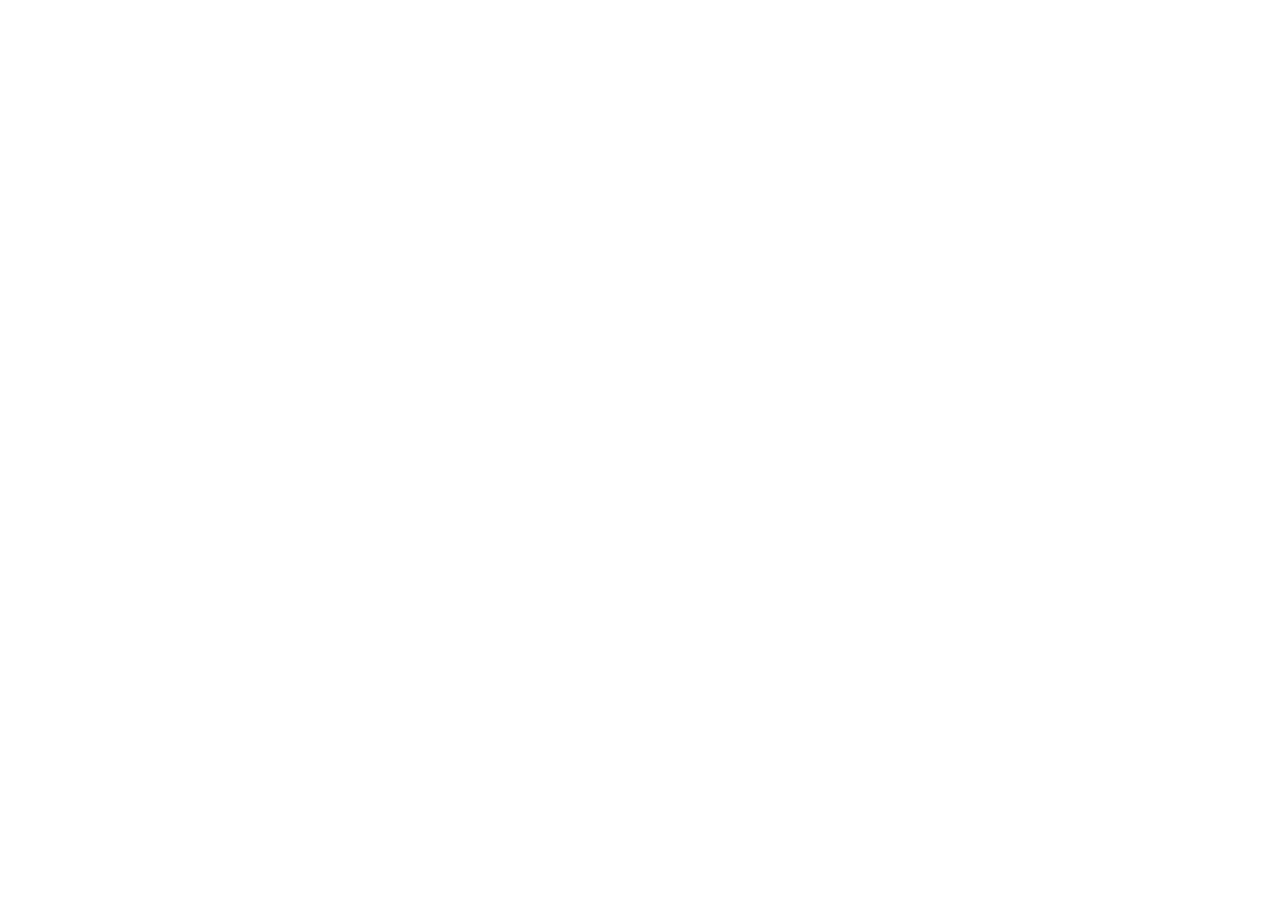
==== index.html @ d0d20200 "initial redirect page" ====
<!DOCTYPE html>
<html lang="tr">
  <head>
    <title>Arya Emini</title>
    <meta http-equiv="Refresh" content="0; url=http://www.aryaemini.com" />
  </head>
  <body>
    <h1>Arya Emini</h1>
    <a href="http://www.aryaemini.com">Kişisel Web Sitesi</a>
  </body>
</html>
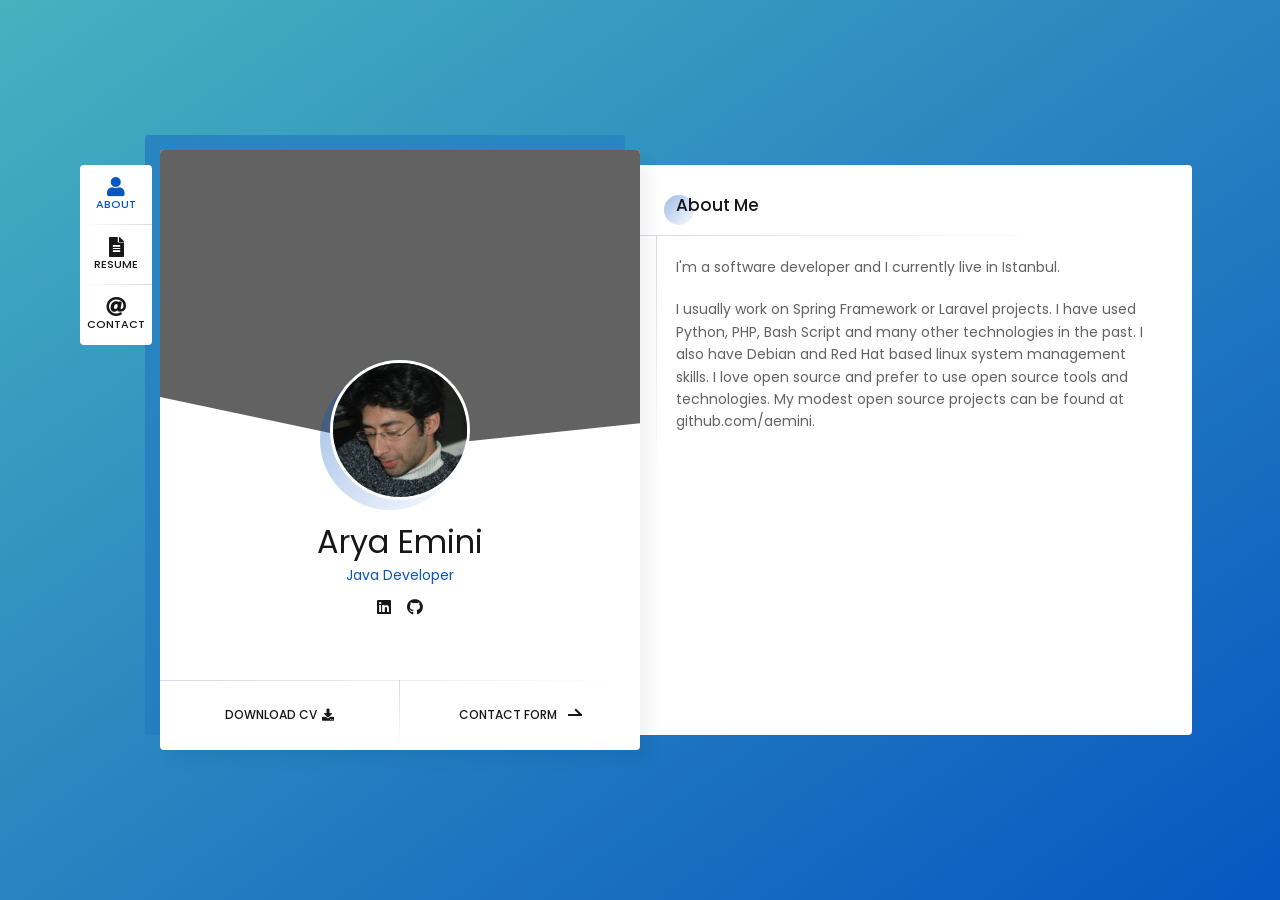
==== commit d87d89c8: "temorarily leave spring boot cause expensive cloud provider" ====
--- a/index.html
+++ b/index.html
@@ -1,11 +1,435 @@
 <!DOCTYPE html>
-<html lang="tr">
-  <head>
-    <title>Arya Emini</title>
-    <meta http-equiv="Refresh" content="0; url=http://www.aryaemini.com" />
-  </head>
-  <body>
-    <h1>Arya Emini</h1>
-    <a href="http://www.aryaemini.com">Kişisel Web Sitesi</a>
-  </body>
+<html lang="en">
+<head>
+  <meta charset="UTF-8">
+  <meta http-equiv="X-UA-Compatible" content="IE=edge">
+  <title>Arya Emini&#39;s Personal Home Page</title>
+  <meta name="viewport" content="width=device-width, initial-scale=1, maximum-scale=1">
+  <meta name="description" content="Arya Emini is an organism that transforms nutrients into code">
+  <meta name="author" content="Arya Emini">
+
+  <link href="https://fonts.googleapis.com/css?family=Poppins:100,100i,200,200i,300,300i,400,400i,500,500i,600,600i,700,700i,800,800i,900,900i" rel="stylesheet">
+  <link rel="stylesheet" href="https://use.fontawesome.com/releases/v5.8.1/css/all.css" integrity="sha384-50oBUHEmvpQ+1lW4y57PTFmhCaXp0ML5d60M1M7uH2+nqUivzIebhndOJK28anvf" crossorigin="anonymous">
+
+  <link rel="stylesheet" href="/assets/css/basic.css">
+  <link rel="stylesheet" href="/assets/css/layout.css">
+  
+  <link rel="stylesheet" href="/assets/css/animate.css">
+  <link rel="stylesheet" href="/assets/css/gradient.css">
+  <link rel="stylesheet" href="/assets/css/blue.css">
+  <link rel="stylesheet" href="/assets/css/mail-button.css">
+  <script async src="https://www.googletagmanager.com/gtag/js?id=UA-16558685-1"></script>
+  <script>
+	  window.dataLayer = window.dataLayer || [];
+	  function gtag(){dataLayer.push(arguments);}
+	  gtag('js', new Date());
+	  gtag('config', 'UA-16558685-1');
+  </script>
+  <script src="https://www.google.com/recaptcha/api.js"></script>
+  <meta property="og:url" content="http://www.aryaemini.com/">
+  <meta property="og:type" content="profile">
+  <meta property="og:title" content="Arya Emini&#39;s Personal Home Page">
+  <meta property="og:description" content="Arya Emini is an organism that transforms nutrients into code">
+  <meta property="og:image" content="/img/arya-emini.jpg">
+  <meta property="og:image:type" content="image/jpeg">
+  <meta property="og:image:width" content="350">
+  <meta property="og:image:height" content="350">
+  <script type="application/ld+json">
+    {
+      "@context": "http://schema.org",
+      "@type": "Person",
+      "image": "http://www.aryaemini.com/img/arya-emini.jpg",
+      "jobTitle": "Software Developer",
+      "name": "Arya Emini",
+      "height": "181 cm",
+      "gender": "male",
+      "url": "http://www.aryaemini.com",
+      "sameAs" : [
+        "https://www.facebook.com/bendeseni",
+        "https://www.instagram.com/aryaemini/",
+        "https://www.linkedin.com/in/arya-emini-47587760/",
+        "https://github.com/aemini/"
+      ]
+    }
+  </script>
+</head>
+<body>
+<div class="page">
+  <div class="preloader">
+    <div class="centrize full-width">
+      <div class="vertical-center">
+        <div class="spinner">
+          <div class="double-bounce1"></div>
+          <div class="double-bounce2"></div>
+        </div>
+      </div>
+    </div>
+  </div>
+  <div class="background gradient">
+    <ul class="bg-bubbles">
+      <li></li>
+      <li></li>
+      <li></li>
+      <li></li>
+      <li></li>
+      <li></li>
+      <li></li>
+      <li></li>
+      <li></li>
+      <li></li>
+    </ul>
+  </div>
+
+  
+  <div class="container opened" data-animation-in="fadeInLeft" data-animation-out="fadeOutLeft">
+    
+  <header class="header">
+    <div class="top-menu">
+      <ul>
+        <li class="active">
+          <a href="#about-card">
+            <span class="icon fas fa-user"></span>
+            <span class="link">About</span>
+          </a>
+        </li>
+        <li>
+          <a href="#resume-card">
+            <span class="icon fas fa-file-alt"></span>
+            <span class="link">Resume</span>
+          </a>
+        </li>
+        
+        <li>
+          <a href="#contacts-card">
+            <span class="icon fas fa-at"></span>
+            <span class="link">Contact</span>
+          </a>
+        </li>
+      </ul>
+    </div>
+  </header>
+
+    
+  <div class="card-started" id="home-card">
+    <div class="profile">
+      <div class="slide" style="background-image: url(/img/bg.jpg);"></div>
+      <div class="image">
+        <img src="/img/arya-emini.jpg" alt="Arya Emini">
+      </div>
+      <div class="title">Arya Emini</div>
+      <div class="subtitle">Java Developer</div>
+      
+      <div class="social">
+        <a target="_blank" href="https://www.linkedin.com/in/arya-emini-47587760/"><i class="fab fa-linkedin"></i></a>
+        <a target="_blank" href="https://github.com/aemini/"><i class="fab fa-github"></i></a>
+      </div>
+      <div class="lnks">
+        <a href="/doc/arya-emini-cv.pdf" class="lnk">
+          <span class="text">Download CV</span>
+          <span class="fas fa-fw fa-download"></span>
+        </a>
+        <a href="#" class="lnk discover">
+          <span class="text">Contact Form</span>
+          <span class="arrow"></span>
+        </a>
+      </div>
+    </div>
+  </div>
+
+    
+  <div class="card-inner animated active" id="about-card">
+    <div class="card-wrap">
+      <div class="content about">
+        <div class="title">About Me</div>
+        <div class="row">
+          <div class="col col-d-12 col-t-12 col-m-12 border-line-v">
+            <div class="text-box"><p>I'm a software developer and I currently live in Istanbul.</p>
+<p>I usually work on Spring Framework or Laravel projects. I have used Python, PHP, Bash Script and many other technologies in the past. I also have Debian and Red Hat based linux system management skills. I love open source and prefer to use open source tools and technologies. My modest open source projects can be found at <a href="https://github.com/aemini/">github.com/aemini</a>.</p>
+</div>
+            
+          </div>
+          <div class="clear"></div>
+        </div>
+      </div>
+
+      
+      
+
+      
+    
+
+      
+  
+
+      
+  
+
+      
+  
+
+    </div>
+  </div>
+
+    
+  <div class="card-inner" id="resume-card">
+    <div class="card-wrap">
+      <div class="content resume">
+        <div class="title">My Resume</div>
+        <div class="row">
+          
+  <div class="col col-d-6 col-t-6 col-m-12 border-line-v">
+    <div class="resume-title border-line-h">
+      <div class="icon"><i class="fas fa-briefcase"></i></div>
+      <div class="name">Work Experiences</div>
+    </div>
+    <div class="resume-items">
+      <div class="resume-item border-line-h active">
+        <div class="date">
+          <span>05.03.2019</span>
+          <span> - </span>
+          <span>Present</span>
+        </div>
+        <div class="name">Software Developer</div>
+        <div class="company">ÖdeAl</div>
+        
+      </div>
+      <div class="resume-item border-line-h">
+        <div class="date">
+          <span>22.08.2016</span>
+          <span> - </span>
+          <span>30.07.2018</span>
+        </div>
+        <div class="name">Software Developer</div>
+        <div class="company">Sigma Telekom</div>
+        
+      </div>
+      <div class="resume-item border-line-h">
+        <div class="date">
+          <span>14.07.2014</span>
+          <span> - </span>
+          <span>30.06.2016</span>
+        </div>
+        <div class="name">Product and Service Manager</div>
+        <div class="company">INVIO</div>
+        
+      </div>
+      <div class="resume-item border-line-h">
+        <div class="date">
+          <span>03.06.2013</span>
+          <span> - </span>
+          <span>24.07.2013</span>
+        </div>
+        <div class="name">Product and Service Manager</div>
+        <div class="company">Kartaca</div>
+        
+      </div>
+      <div class="resume-item border-line-h">
+        <div class="date">
+          <span>19.06.2008</span>
+          <span> - </span>
+          <span>02.09.2011</span>
+        </div>
+        <div class="name">Information Technologies Specialist</div>
+        <div class="company">Boyabat Elektrik</div>
+        
+      </div>
+    </div>
+  </div>
+
+          
+  
+  <div class="col col-d-6 col-t-6 col-m-12 border-line-v">
+    <div class="resume-title border-line-h">
+      <div class="icon"><i class="fas fa-user-graduate"></i></div>
+      <div class="name">Education</div>
+    </div>
+    <div class="resume-items">
+      <div class="resume-item border-line-h">
+        <div class="date">2002 - 2004</div>
+        <div class="name">Doğu Akdeniz Üniversitesi</div>
+        <div class="company">Bilgisayar Mühendisliği</div>
+        <p>
+          Doğu Akdeniz Üniversitesi Bilgisayar Mühendisliği
+        </p>
+      </div>
+      <div class="resume-item border-line-h">
+        <div class="date">1999 - 2007</div>
+        <div class="name">Selçuk Üniversitesi</div>
+        <div class="company">Makine</div>
+        <p>
+          Selçuk Üniversitesi Teknik Bilimler Meslek Yüksek Okulu Makine Bölümü
+        </p>
+      </div>
+      <div class="resume-item">
+        <div class="date">2015 - 2016</div>
+        <div class="name">Ortadoğu Teknik Üniversitesi</div>
+        <div class="company">Sürekli Eğitim Merkezi</div>
+        <p>
+          Bilgi Teknolojileri Sertifika Programı
+        </p>
+      </div>
+    </div>
+  </div>
+
+          <div class="clear"></div>
+        </div>
+      </div>
+      
+  <div class="content skills">
+    <div class="title">My Skills</div>
+    <div class="row">
+      <div class="col col-d-6 col-t-6 col-m-12 border-line-v">
+        <div class="skills-list">
+          <div class="skill-title border-line-h">
+            <div class="icon"><i class="fas fa-terminal"></i></div>
+            <div class="name">System Administration</div>
+          </div>
+          <ul>
+            <li class="border-line-h">
+              <div class="name">Docker</div>
+              <div class="progress">
+                <div class="percentage" style="width: 80%"></div>
+              </div>
+            </li>
+            <li class="border-line-h">
+              <div class="name">MySQL</div>
+              <div class="progress">
+                <div class="percentage" style="width: 95%"></div>
+              </div>
+            </li>
+            <li class="border-line-h">
+              <div class="name">Ossec</div>
+              <div class="progress">
+                <div class="percentage" style="width: 75%"></div>
+              </div>
+            </li>
+            <li class="border-line-h">
+              <div class="name">PostgreSQL</div>
+              <div class="progress">
+                <div class="percentage" style="width: 75%"></div>
+              </div>
+            </li>
+            <li class="border-line-h">
+              <div class="name">Graylog</div>
+              <div class="progress">
+                <div class="percentage" style="width: 80%"></div>
+              </div>
+            </li>
+          </ul>
+        </div>
+      </div>
+      <div class="col col-d-6 col-t-6 col-m-12 border-line-v">
+        <div class="skills-list">
+          <div class="skill-title border-line-h">
+            <div class="icon"><i class="fas fa-code"></i></div>
+            <div class="name">Software Development</div>
+          </div>
+          <ul>
+            <li class="border-line-h">
+              <div class="name">Laravel</div>
+              <div class="progress">
+                <div class="percentage" style="width: 60%"></div>
+              </div>
+            </li>
+            <li class="border-line-h">
+              <div class="name">Spring Framework</div>
+              <div class="progress">
+                <div class="percentage" style="width: 70%"></div>
+              </div>
+            </li>
+          </ul>
+        </div>
+      </div>
+      <div class="clear"></div>
+    </div>
+  </div>
+
+    </div>
+  </div>
+
+    
+
+    
+    
+  <div class="card-inner contacts" id="contacts-card">
+    <div class="card-wrap">
+
+      
+
+      <div class="content contacts">
+        <div class="title">Contact Form</div>
+        <div class="row">
+          <div class="col col-d-12 col-t-12 col-m-12 border-line-v">
+            <div class="contact_form">
+              <form id="contactForm" action="/sendMail" method="post"><input type="hidden" name="_csrf" value="704e0838-9324-4d08-a62d-b120f4262569"/>
+                <div class="row">
+                  <div class="col col-d-6 col-t-6 col-m-12">
+                    <div class="group-val">
+                      <input type="text" placeholder="Name" id="name" name="name" value="">
+                    </div>
+                  </div>
+                  <div class="col col-d-6 col-t-6 col-m-12">
+                    <div class="group-val">
+                      <input type="text" placeholder="E-mail Address" id="email" name="email" value="">
+                    </div>
+                  </div>
+                  <div class="col col-d-12 col-t-12 col-m-12">
+                    <div class="group-val">
+                      <input type="text" placeholder="Subject" id="subject" name="subject" value="">
+                    </div>
+                  </div>
+                  <div class="col col-d-12 col-t-12 col-m-12">
+                    <div class="group-val">
+                      <textarea placeholder="Message" id="message" name="message"></textarea>
+                    </div>
+                  </div>
+                  <div id="recaptchaSection" class="col col-d-12 col-t-12 col-m-12">
+                    <div class="group-val">
+                      <div class="g-recaptcha" data-callback="recaptchaCallback" data-expired-callback="expireCallback" data-sitekey="6Lf0GqEUAAAAANbyV-g3C4vBjw4T1FaSMcGJvFgI"></div>
+                    </div>
+                  </div>
+                </div>
+                <div id="mailSendBtn" class="align-left mailSendBtn">
+                  <a href="#" class="button" onclick="$('#contactForm').submit(); return false;">
+                    <span class="text">Send Message</span>
+                    <span class="arrow"></span>
+                  </a>
+                </div>
+              </form>
+              <div class="alert-success">
+                <p>Your message successfully sent.</p>
+              </div>
+            </div>
+          </div>
+          <div class="clear"></div>
+        </div>
+      </div>
+
+    </div>
+  </div>
+
+  </div>
+</div>
+
+
+<script src="/assets/js/jquery-3.4.0.min.js"></script>
+<script src="/assets/js/jquery.validate.min.js"></script>
+
+<script src="/assets/js/jquery.slimscroll.js"></script>
+
+
+
+<script src="/assets/js/scripts.js"></script>
+<script>
+function recaptchaCallback(foo) {
+	$('#mailSendBtn').removeClass('mailSendBtn');
+	$("#recaptchaSection").hide();
+	$('#contactForm').submit();
+}
+function expireCallback() {
+	$('#mailSendBtn').addClass('mailSendBtn');
+	$("#recaptchaSection").show();
+}
+</script>
+</body>
 </html>
--- a/assets/css/basic.css
+++ b/assets/css/basic.css
@@ -0,0 +1,1029 @@
+/*
+*	 Author: beshleyua
+*	 Author URL: http://themeforest.net/user/beshleyua
+*/
+
+/* TABLE OF CONTENTS
+	1. Base
+	2. Container
+	3. Columns
+	4. Preloader
+	5. Typography
+	6. Forms
+	7. Alignments
+	8. Animations
+*/
+
+/*
+	1. Basic
+*/
+
+html {
+	margin-right: 0!important;
+}
+
+body {
+	margin: 0;
+	padding: 0;
+	border: none;
+	font-family: 'Poppins';
+	font-size: 14px;
+	color: #626262;
+	background: #d8dbe2;
+	letter-spacing: 0em;
+	font-weight: 400;
+	-webkit-font-smoothing: antialiased;
+	-webkit-text-size-adjust: 100%;
+}
+
+.page {
+	position: absolute;
+	overflow: hidden;
+	width: 100%;
+	height: 100%;
+}
+
+@media (max-width: 1023px) {
+	.page {
+		overflow: visible;
+	}
+
+}
+
+* {
+	box-sizing: border-box;
+	-webkit-box-sizing: border-box;
+}
+
+/*
+	2. Container
+*/
+.container {
+	margin: -300px 0 0 -240px;
+	position: absolute;
+	top: 50%;
+	left: 50%;
+	width: 480px;
+	height: 600px;
+	transform: translateX(0px);
+	-webkit-transform: translateX(0px);
+	-moz-transform: translateX(0px);
+	-o-transform: translateX(0px);
+	transition: all 0.4s ease 0s;
+	-moz-transition: all 0.4s ease 0s;
+	-webkit-transition: all 0.4s ease 0s;
+	-o-transition: all 0.4s ease 0s;
+}
+
+.container.opened {
+	transform: translateX(-240px);
+	-webkit-transform: translateX(-240px);
+	-moz-transform: translateX(-240px);
+	-o-transform: translateX(-240px);
+}
+
+@media (max-width: 1072px) {
+	.container {
+		margin: -300px 0 0 -220px;
+		width: 440px;
+	}
+
+	.container.opened {
+		transform: translateX(-204px);
+		-webkit-transform: translateX(-204px);
+		-moz-transform: translateX(-204px);
+		-o-transform: translateX(-204px);
+	}
+
+}
+
+@media (max-width: 1023px) {
+	.container {
+		margin: 0 auto;
+		position: relative;
+		top: 83px;
+		left: 0;
+		width: auto;
+		max-width: 540px;
+		height: auto;
+		transform: none;
+		-webkit-transform: none;
+		-moz-transform: none;
+		-o-transform: none;
+	}
+
+	.container.opened {
+		transform: none;
+		-webkit-transform: none;
+		-moz-transform: none;
+		-o-transform: none;
+	}
+
+}
+
+@media (max-width: 560px) {
+	.container {
+		margin: 0 5px;
+		top: 78px;
+		width: auto;
+		max-width: 100%;
+	}
+
+}
+
+.background {
+	position: fixed;
+	top: 0%;
+	left: 0%;
+	width: 100%;
+	height: 100%;
+	background-position: center center;
+	background-repeat: no-repeat;
+	background-size: cover;
+	background-color: rgba(120, 204, 109, 0.4);
+}
+
+
+/*
+	3. Columns
+*/
+.row {
+	margin: 0 -20px;
+	position: relative;
+	font-size: 0;
+}
+
+.row .col {
+	padding: 20px;
+	position: relative;
+	display: inline-block;
+	vertical-align: top;
+	font-size: 14px;
+}
+
+.row .col .col {
+	padding-top: 0;
+	padding-bottom: 20px;
+}
+
+@media (min-width: 1024px) {
+	.row .col.col-d-12 {
+		width: 99.996%;
+	}
+
+	.row .col.col-d-11 {
+		width: 91.663%;
+	}
+
+	.row .col.col-d-10 {
+		width: 83.333%;
+	}
+
+	.row .col.col-d-9 {
+		width: 74.997%;
+	}
+
+	.row .col.col-d-8 {
+		width: 66.664%;
+	}
+
+	.row .col.col-d-7 {
+		width: 58.331%;
+	}
+
+	.row .col.col-d-6 {
+		width: 49.998%;
+	}
+
+	.row .col.col-d-5 {
+		width: 41.665%;
+	}
+
+	.row .col.col-d-4 {
+		width: 33.332%;
+	}
+
+	.row .col.col-d-3 {
+		width: 24.999%;
+	}
+
+	.row .col.col-d-2 {
+		width: 16.666%;
+	}
+
+	.row .col.col-d-1 {
+		width: 8.333%;
+	}
+
+}
+
+@media (max-width: 1023px) {
+	.row .col.col-t-12 {
+		width: 99.996%;
+	}
+
+	.row .col.col-t-11 {
+		width: 91.663%;
+	}
+
+	.row .col.col-t-10 {
+		width: 83.333%;
+	}
+
+	.row .col.col-t-9 {
+		width: 74.997%;
+	}
+
+	.row .col.col-t-8 {
+		width: 66.664%;
+	}
+
+	.row .col.col-t-7 {
+		width: 58.331%;
+	}
+
+	.row .col.col-t-6 {
+		width: 49.998%;
+	}
+
+	.row .col.col-t-5 {
+		width: 41.665%;
+	}
+
+	.row .col.col-t-4 {
+		width: 33.332%;
+	}
+
+	.row .col.col-t-3 {
+		width: 24.999%;
+	}
+
+	.row .col.col-t-2 {
+		width: 16.666%;
+	}
+
+	.row .col.col-t-1 {
+		width: 8.333%;
+	}
+
+}
+
+@media (max-width: 560px) {
+	.row .col.col-m-12 {
+		width: 99.996%;
+	}
+
+	.row .col.col-m-11 {
+		width: 91.663%;
+	}
+
+	.row .col.col-m-10 {
+		width: 83.333%;
+	}
+
+	.row .col.col-m-9 {
+		width: 74.997%;
+	}
+
+	.row .col.col-m-8 {
+		width: 66.664%;
+	}
+
+	.row .col.col-m-7 {
+		width: 58.331%;
+	}
+
+	.row .col.col-m-6 {
+		width: 49.998%;
+	}
+
+	.row .col.col-m-5 {
+		width: 41.665%;
+	}
+
+	.row .col.col-m-4 {
+		width: 33.332%;
+	}
+
+	.row .col.col-m-3 {
+		width: 24.999%;
+	}
+
+	.row .col.col-m-2 {
+		width: 16.666%;
+	}
+
+	.row .col.col-m-1 {
+		width: 8.333%;
+	}
+
+}
+
+.row:after {
+	content: '';
+	display: block;
+	clear: both;
+}
+
+.border-line-v:before {
+	content: '';
+	position: absolute;
+	left: 0;
+	top: 0;
+	width: 1px;
+	height: 100%;
+	background: -moz-radial-gradient(top, ellipse cover, rgba(197, 202, 213, 0.7) 0%, rgba(255, 255, 255, 0) 70%);
+	background: -webkit-radial-gradient(top, ellipse cover, rgba(197, 202, 213, 0.7) 0%, rgba(255, 255, 255, 0) 70%);
+	background: radial-gradient(ellipse at top, rgba(197, 202, 213, 0.7) 0%, rgba(255, 255, 255, 0) 70%);
+}
+
+.border-line-h:after {
+	content: '';
+	position: absolute;
+	left: 0;
+	bottom: 0;
+	width: 100%;
+	height: 1px;
+	background: -moz-radial-gradient(left, ellipse cover, rgba(197, 202, 213, 0.7) 0%, rgba(255, 255, 255, 0) 70%);
+	background: -webkit-radial-gradient(left, ellipse cover, rgba(197, 202, 213, 0.7) 0%, rgba(255, 255, 255, 0) 70%);
+	background: radial-gradient(ellipse at left, rgba(197, 202, 213, 0.7) 0%, rgba(255, 255, 255, 0) 70%);
+}
+
+/*
+	4. Preloader
+*/
+.preloader {
+	position: fixed;
+	top: 0;
+	left: 0;
+	width: 100%;
+	height: 100%;
+	text-align: center;
+	background: #ffffff;
+	z-index: 1000;
+}
+
+.preloader .spinner {
+	position: relative;
+	display: inline-block;
+	width: 40px;
+	height: 40px;
+}
+
+.preloader .spinner .double-bounce1,
+.preloader .spinner .double-bounce2 {
+	position: absolute;
+	top: 0;
+	left: 0;
+	width: 100%;
+	height: 100%;
+	background: #78cc6d;
+	opacity: 1;
+	-webkit-animation: sk-bounce 2s infinite ease-in-out;
+	animation: sk-bounce 2s infinite ease-in-out;
+	border-radius: 50%;
+	-moz-border-radius: 50%;
+	-webkit-border-radius: 50%;
+	-khtml-border-radius: 50%;
+}
+
+.preloader .spinner .double-bounce2 {
+	-webkit-animation-delay: -1s;
+	animation-delay: -1s;
+	opacity: 0.1;
+}
+
+/*
+	5. Typography
+*/
+h1,
+h2,
+h3,
+h4,
+h5,
+h6 {
+	margin: 0 0 5px 0;
+	font-family: 'Poppins';
+	font-size: 25px;
+	color: #171717;
+	line-height: 33px;
+	font-weight: 500;
+}
+
+h2 {
+	font-size: 24px;
+}
+
+h3 {
+	font-size: 22px;
+}
+
+h4 {
+	font-size: 20px;
+}
+
+h5 {
+	font-size: 18px;
+}
+
+h6 {
+	font-size: 16px;
+}
+
+p {
+	font-size: 14px;
+	line-height: 1.6;
+	padding: 0;
+	margin: 0 0 20px 0;
+}
+
+strong {
+	font-weight: 500;
+}
+
+/* links, buttons */
+.lnks {
+	position: absolute;
+	bottom: 0;
+	left: 0;
+	width: 100%;
+	height: 70px;
+	z-index: 10;
+}
+
+.lnks:before {
+	content: '';
+	position: absolute;
+	left: 0;
+	top: 0;
+	width: 100%;
+	height: 1px;
+	background: -moz-radial-gradient(left, ellipse cover, rgba(197, 202, 213, 0.7) 0%, rgba(255, 255, 255, 0) 70%);
+	background: -webkit-radial-gradient(left, ellipse cover, rgba(197, 202, 213, 0.7) 0%, rgba(255, 255, 255, 0) 70%);
+	background: radial-gradient(ellipse at left, rgba(197, 202, 213, 0.7) 0%, rgba(255, 255, 255, 0) 70%);
+}
+
+.lnk,
+.button {
+	position: relative;
+	float: left;
+	width: 50%;
+	height: 70px;
+	line-height: 70px;
+	font-size: 12px;
+	color: #171717;
+	font-weight: 500;
+	text-align: center;
+	text-decoration: none;
+	text-transform: uppercase;
+	border: none;
+}
+
+.lnk:before,
+.button:before {
+	content: '';
+	position: absolute;
+	right: 0;
+	top: 0;
+	width: 1px;
+	height: 100%;
+	background: -moz-radial-gradient(top, ellipse cover, rgba(197, 202, 213, 0.7) 0%, rgba(255, 255, 255, 0) 70%);
+	background: -webkit-radial-gradient(top, ellipse cover, rgba(197, 202, 213, 0.7) 0%, rgba(255, 255, 255, 0) 70%);
+	background: radial-gradient(ellipse at top, rgba(197, 202, 213, 0.7) 0%, rgba(255, 255, 255, 0) 70%);
+}
+
+.lnk .ion,
+.button .ion,
+.lnk .arrow,
+.button .arrow {
+	margin: 0 0 0 8px;
+	position: relative;
+	top: -2px;
+	display: inline-block;
+	vertical-align: middle;
+	font-size: 18px;
+	transition: all 0.3s ease 0s;
+	-moz-transition: all 0.3s ease 0s;
+	-webkit-transition: all 0.3s ease 0s;
+	-o-transition: all 0.3s ease 0s;
+}
+
+.lnk .arrow,
+.button .arrow {
+	top: -1px;
+	width: 14px;
+	height: 2px;
+}
+
+.lnk .arrow:before,
+.button .arrow:before,
+.lnk .arrow:after,
+.button .arrow:after {
+	content: '';
+	position: absolute;
+	left: 0;
+	top: 0;
+	width: 100%;
+	height: 100%;
+	background: #171717;
+	transition: all 0.3s ease 0s;
+	-moz-transition: all 0.3s ease 0s;
+	-webkit-transition: all 0.3s ease 0s;
+	-o-transition: all 0.3s ease 0s;
+}
+
+.lnk .arrow:after,
+.button .arrow:after {
+	left: auto;
+	top: auto;
+	right: 0;
+	bottom: 3px;
+	width: 8px;
+	height: 2px;
+	transform: rotate(45deg);
+	-webkit-transform: rotate(45deg);
+	-moz-transform: rotate(45deg);
+	-o-transform: rotate(45deg);
+}
+
+.lnk .text,
+.button .text {
+	transition: all 0.3s ease 0s;
+	-moz-transition: all 0.3s ease 0s;
+	-webkit-transition: all 0.3s ease 0s;
+	-o-transition: all 0.3s ease 0s;
+}
+
+.lnk:last-child:before,
+.button:last-child:before {
+	display: none;
+}
+
+.lnk:hover,
+.button:hover {
+	color: #78cc6d;
+}
+
+.lnk:hover .ion,
+.button:hover .ion {
+	color: #78cc6d;
+}
+
+.lnk:hover .arrow:before,
+.button:hover .arrow:before,
+.lnk:hover .arrow:after,
+.button:hover .arrow:after {
+	background: #78cc6d;
+}
+
+.button {
+	display: inline-block;
+	float: none;
+	width: auto;
+}
+
+a {
+	color: #626262;
+	text-decoration: none;
+	opacity: 1;
+	outline: none;
+}
+
+a:hover {
+	text-decoration: none;
+	color: #78cc6d;
+}
+
+/* lists */
+ol,
+ul {
+	list-style: none;
+	margin-top: 0px;
+	margin-bottom: 0px;
+	padding-left: 0px;
+}
+
+ul ul,
+ul ol,
+ol ol,
+ol ul {
+	margin-bottom: 0px;
+}
+
+li {
+	margin-bottom: 0px;
+}
+
+/* code */
+code {
+	background: #d8dbe2;
+	font-size: 16px;
+	font-family: 'Poppins';
+	margin: 20px 0;
+	padding: 10px 20px;
+}
+
+/* tables */
+table {
+	width: 100%;
+	margin: 30px 0;
+	padding: 0;
+	border-collapse: collapse;
+}
+
+th {
+	font-weight: 500;
+	border: none;
+	border-bottom: 1px solid #d8dbe2;
+	color: #171717;
+	padding: 12px 15px;
+	text-align: left;
+}
+
+td {
+	border: none;
+	border-bottom: 1px solid #d8dbe2;
+	padding: 12px 15px;
+	text-align: left;
+	color: #626262;
+}
+
+/* blockquote */
+blockquote {
+	font-family: 'Poppins';
+}
+
+/*
+	6. Forms
+*/
+input,
+textarea,
+button {
+	margin: 0;
+	padding: 0;
+	display: block;
+	font-family: 'Poppins';
+	font-size: 13px;
+	width: 100%;
+	height: 60px;
+	color: #171717;
+	background: none;
+	border: none;
+	border-bottom: 1px solid #d8dbe2;
+	-webkit-appearance: none;
+	-moz-appearance: none;
+	appearance: none;
+	resize: none;
+	outline: 0;
+	transition: all 0.3s ease 0s;
+	-moz-transition: all 0.3s ease 0s;
+	-webkit-transition: all 0.3s ease 0s;
+	-o-transition: all 0.3s ease 0s;
+	border-radius: 0px;
+	-moz-border-radius: 0px;
+	-webkit-border-radius: 0px;
+	-khtml-border-radius: 0px;
+}
+
+input:focus,
+textarea:focus,
+button:focus {
+	color: #171717;
+	border-bottom: 1px solid #78cc6d;
+}
+
+textarea {
+	padding: 15px 0;
+	height: 80px;
+}
+
+button {
+	width: auto;
+	display: inline-block;
+	vertical-align: top;
+	color: #171717;
+	border-bottom: 1px solid #d8dbe2;
+	text-align: left;
+	cursor: pointer;
+}
+
+button:hover {
+	border-bottom: 1px solid #78cc6d;
+}
+
+label,
+legend {
+	display: block;
+	padding-bottom: 10px;
+	font-family: 'Poppins';
+	font-size: 14px;
+}
+
+fieldset {
+	border-width: 0;
+	padding: 0;
+}
+
+input[type="checkbox"],
+input[type="radio"] {
+	display: inline;
+}
+
+::-webkit-input-placeholder {
+	color: #999999;
+}
+
+:-moz-placeholder {
+	color: #999999;
+}
+
+::-moz-placeholder {
+	color: #999999;
+}
+
+:-ms-input-placeholder {
+	color: #999999;
+}
+
+input:focus::-webkit-input-placeholder,
+textarea:focus::-webkit-input-placeholder {
+	color: #171717;
+}
+
+input:focus:-moz-placeholder,
+textarea:focus:-moz-placeholder {
+	color: #171717;
+}
+
+input:focus::-moz-placeholder,
+textarea:focus::-moz-placeholder {
+	color: #171717;
+}
+
+input:focus:-ms-input-placeholder,
+textarea:focus:-ms-input-placeholder {
+	color: #171717;
+}
+
+input.error,
+textarea.error {
+	border-bottom: 1px solid #ff0000 !important;
+}
+
+label.error {
+	display: none!important;
+}
+
+input.error::-moz-placeholder,
+textarea.error::-moz-placeholder {
+	color: #ff0000;
+}
+
+input.error:-moz-placeholder,
+textarea.error:-moz-placeholder {
+	color: #ff0000;
+}
+
+input.error:-ms-input-placeholder,
+textarea.error:-ms-input-placeholder {
+	color: #ff0000;
+}
+
+input.error::-webkit-input-placeholder,
+textarea.error::-webkit-input-placeholder {
+	color: #ff0000;
+}
+
+/*
+	7. Alignments
+*/
+.align-center {
+	text-align: center !important;
+}
+
+.align-right {
+	text-align: right !important;
+}
+
+.align-left {
+	text-align: left !important;
+}
+
+.pull-right {
+	float: right !important;
+}
+
+.pull-left {
+	float: left !important;
+}
+
+.pull-none {
+	float: none !important;
+}
+
+/* width */
+.full-width {
+	max-width: 100% !important;
+	width: 100% !important;
+}
+
+.full-max-width {
+	max-width: 100% !important;
+	width: auto !important;
+}
+
+/* vertical align */
+.centrize {
+	display: table !important;
+	table-layout: fixed !important;
+	height: 100% !important;
+	position: relative !important;
+}
+
+.vertical-center {
+	display: table-cell !important;
+	vertical-align: middle !important;
+}
+
+.vertical-top {
+	display: table-cell !important;
+	vertical-align: top !important;
+}
+
+.vertical-bottom {
+	display: table-cell !important;
+	vertical-align: bottom !important;
+}
+
+/* text formating */
+.text-uppercase {
+	text-transform: uppercase !important;
+}
+
+.text-lowercase {
+	text-transform: lowercase !important;
+}
+
+.text-capitalize {
+	text-transform: capitalize !important;
+}
+
+.text-regular {
+	font-weight: 400 !important;
+}
+
+.text-bold {
+	font-weight: 700 !important;
+}
+
+.text-italic {
+	font-style: italic !important;
+}
+
+/* clearing */
+.clear {
+	clear: both;
+}
+
+/*
+	8. Animations
+*/
+/* flip cards */
+.FlipIn {
+	-webkit-backface-visibility: visible !important;
+	backface-visibility: visible !important;
+	-webkit-animation-duration: 0.7s !important;
+	animation-duration: 0.7s !important;
+	-webkit-animation-name: FlipIn;
+	animation-name: FlipIn;
+}
+
+@-webkit-keyframes FlipIn {
+	from {
+		-webkit-transform: perspective(400px) rotate3d(0, 1, 0, 90deg);
+		transform: perspective(400px) rotate3d(0, 1, 0, 90deg);
+		-webkit-animation-timing-function: ease-in;
+		animation-timing-function: ease-in;
+		opacity: 0;
+	}
+
+	60% {
+		-webkit-transform: perspective(400px) rotate3d(0, 1, 0, 0deg);
+		transform: perspective(400px) rotate3d(0, 1, 0, 0deg);
+		opacity: 1;
+	}
+
+	80% {
+		-webkit-transform: perspective(400px) rotate3d(0, 1, 0, -5deg);
+		transform: perspective(400px) rotate3d(0, 1, 0, -5deg);
+	}
+
+	to {
+		-webkit-transform: perspective(400px);
+		transform: perspective(400px);
+	}
+
+}
+
+@keyframes FlipIn {
+	from {
+		-webkit-transform: perspective(400px) rotate3d(0, 1, 0, 90deg);
+		transform: perspective(400px) rotate3d(0, 1, 0, 90deg);
+		-webkit-animation-timing-function: ease-in;
+		animation-timing-function: ease-in;
+		opacity: 0;
+	}
+
+	60% {
+		-webkit-transform: perspective(400px) rotate3d(0, 1, 0, 0deg);
+		transform: perspective(400px) rotate3d(0, 1, 0, 0deg);
+		opacity: 1;
+	}
+
+	80% {
+		-webkit-transform: perspective(400px) rotate3d(0, 1, 0, -5deg);
+		transform: perspective(400px) rotate3d(0, 1, 0, -5deg);
+	}
+
+	to {
+		-webkit-transform: perspective(400px);
+		transform: perspective(400px);
+	}
+
+}
+
+.FlipOut {
+	-webkit-animation-duration: 0.7s !important;
+	animation-duration: 0.7s !important;
+	-webkit-backface-visibility: visible !important;
+	backface-visibility: visible !important;
+	-webkit-animation-name: FlipOut;
+	animation-name: FlipOut;
+}
+
+@-webkit-keyframes FlipOut {
+	from {
+		-webkit-transform: perspective(400px);
+		transform: perspective(400px);
+	}
+
+	30% {
+		-webkit-transform: perspective(400px) rotate3d(0, 1, 0, -5deg);
+		transform: perspective(400px) rotate3d(0, 1, 0, -5deg);
+		opacity: 1;
+	}
+
+	to {
+		-webkit-transform: perspective(400px) rotate3d(0, 1, 0, 90deg);
+		transform: perspective(400px) rotate3d(0, 1, 0, 90deg);
+		opacity: 0;
+	}
+
+}
+
+@keyframes FlipOut {
+	from {
+		-webkit-transform: perspective(400px);
+		transform: perspective(400px);
+	}
+
+	30% {
+		-webkit-transform: perspective(400px) rotate3d(0, 1, 0, -5deg);
+		transform: perspective(400px) rotate3d(0, 1, 0, -5deg);
+		opacity: 1;
+	}
+
+	to {
+		-webkit-transform: perspective(400px) rotate3d(0, 1, 0, 90deg);
+		transform: perspective(400px) rotate3d(0, 1, 0, 90deg);
+		opacity: 0;
+	}
+
+}
+
+/* preloader */
+@-webkit-keyframes sk-bounce {
+	0%,
+	100% {
+		-webkit-transform: scale(0);
+	}
+
+	50% {
+		-webkit-transform: scale(1);
+	}
+
+}
+
+@keyframes sk-bounce {
+	0%,
+	100% {
+		transform: scale(0);
+		-webkit-transform: scale(0);
+	}
+
+	50% {
+		transform: scale(1);
+		-webkit-transform: scale(1);
+	}
+
+}
--- a/assets/css/layout.css
+++ b/assets/css/layout.css
@@ -0,0 +1,1634 @@
+/*
+*	 Author: beshleyua
+*	 Author URL: http://themeforest.net/user/beshleyua
+*/
+
+/* TABLE OF CONTENTS
+	1. Base
+	2. Container
+	3. Columns
+	4. Preloader
+	5. Typography
+	6. Forms
+	7. Alignments
+	8. Animations
+*/
+
+/*
+	1. Header
+*/
+
+.header {
+	position: absolute;
+	left: -80px;
+	top: 15px;
+	width: 72px;
+	z-index: 100;
+	text-align: center;
+	opacity: 1;
+	visibility: visible;
+	border-radius: 4px;
+	-moz-border-radius: 4px;
+	-webkit-border-radius: 4px;
+	-khtml-border-radius: 4px;
+}
+
+.header.active {
+	opacity: 1!important;
+	visibility: visible!important;
+}
+
+.header .top-menu {
+	width: 100%;
+	font-size: 0;
+}
+
+.header .top-menu ul li {
+	display: block;
+	transition: color 0.3s ease 0s;
+	-moz-transition: color 0.3s ease 0s;
+	-webkit-transition: color 0.3s ease 0s;
+	-o-transition: color 0.3s ease 0s;
+}
+
+.header .top-menu ul li:first-child a {
+	border-radius: 4px 4px 0 0;
+	-moz-border-radius: 4px 4px 0 0;
+	-webkit-border-radius: 4px 4px 0 0;
+	-khtml-border-radius: 4px 4px 0 0;
+}
+
+.header .top-menu ul li:last-child a {
+	border-radius: 0 0 4px 4px;
+	-moz-border-radius: 0 0 4px 4px;
+	-webkit-border-radius: 0 0 4px 4px;
+	-khtml-border-radius: 0 0 4px 4px;
+	border: none;
+}
+
+.header .top-menu ul li:last-child a:before {
+	display: none;
+}
+
+.header .top-menu ul li a {
+	position: relative;
+	overflow: hidden;
+	display: block;
+	height: 72px;
+	color: #171717;
+	text-align: center;
+	background: #ffffff;
+}
+
+.header .top-menu ul li a:before {
+	content: '';
+	position: absolute;
+	left: 0;
+	bottom: 0;
+	width: 100%;
+	height: 1px;
+	background: -moz-radial-gradient(right, ellipse cover, rgba(197, 202, 213, 0.7) 0%, rgba(255, 255, 255, 0) 70%);
+	background: -webkit-radial-gradient(right, ellipse cover, rgba(197, 202, 213, 0.7) 0%, rgba(255, 255, 255, 0) 70%);
+	background: radial-gradient(ellipse at right, rgba(197, 202, 213, 0.7) 0%, rgba(255, 255, 255, 0) 70%);
+}
+
+.header .top-menu ul li a .icon {
+	margin: -27px 0 0 -20px;
+	position: absolute;
+	top: 50%;
+	left: 50%;
+	width: 40px;
+	height: 40px;
+	font-size: 20px;
+	color: #171717;
+	line-height: 40px;
+	border-radius: 30px;
+	-moz-border-radius: 30px;
+	-webkit-border-radius: 30px;
+	-khtml-border-radius: 30px;
+	transition: all 0.3s ease 0s;
+	-moz-transition: all 0.3s ease 0s;
+	-webkit-transition: all 0.3s ease 0s;
+	-o-transition: all 0.3s ease 0s;
+}
+
+.header .top-menu ul li a .link {
+	position: absolute;
+	left: 0;
+	top: 57%;
+	width: 100%;
+	display: block;
+	font-size: 11px;
+	font-weight: 500;
+	text-transform: uppercase;
+	transition: all 0.3s ease 0s;
+	-moz-transition: all 0.3s ease 0s;
+	-webkit-transition: all 0.3s ease 0s;
+	-o-transition: all 0.3s ease 0s;
+}
+
+.header .top-menu ul li:hover a,
+.header .top-menu ul li.active a {
+	color: #78cc6d;
+}
+
+.header .top-menu ul li:hover a .icon,
+.header .top-menu ul li.active a .icon,
+.header .top-menu ul li:hover a .link,
+.header .top-menu ul li.active a .link {
+	color: #78cc6d;
+}
+
+@media (max-width: 1023px) {
+	.header {
+		position: fixed;
+		left: 0;
+		top: -4px;
+		width: 100%;
+		height: 72px;
+		display: flex;
+		align-items: center;
+		justify-content: center;
+	}
+
+	.header .top-menu {
+		margin: 0 auto;
+		max-width: 540px;
+		display: flex;
+		box-shadow: 0 0 25px rgba(0, 0, 0, 0.05);
+	}
+
+	.header .top-menu ul {
+		display: flex;
+		width: 100%;
+	}
+
+	.header .top-menu ul li {
+		display: block;
+		width: 100%;
+	}
+
+	.header .top-menu ul li:first-child a {
+		border-radius: 4px 0 0 4px;
+		-moz-border-radius: 4px 0 0 4px;
+		-webkit-border-radius: 4px 0 0 4px;
+		-khtml-border-radius: 4px 0 0 4px;
+	}
+
+	.header .top-menu ul li:last-child a {
+		border-radius: 0 4px 4px 0;
+		-moz-border-radius: 0 4px 4px 0;
+		-webkit-border-radius: 0 4px 4px 0;
+		-khtml-border-radius: 0 4px 4px 0;
+	}
+
+	.header .top-menu ul li a:before {
+		content: '';
+		position: absolute;
+		left: 0;
+		bottom: 0;
+		width: 1px;
+		height: 100%;
+		background: -moz-radial-gradient(top, ellipse cover, rgba(197, 202, 213, 0.7) 0%, rgba(255, 255, 255, 0) 70%);
+		background: -webkit-radial-gradient(top, ellipse cover, rgba(197, 202, 213, 0.7) 0%, rgba(255, 255, 255, 0) 70%);
+		background: radial-gradient(ellipse at top, rgba(197, 202, 213, 0.7) 0%, rgba(255, 255, 255, 0) 70%);
+	}
+
+	.header .top-menu ul li:last-child a:before {
+		display: block;
+	}
+
+}
+
+@media (max-width: 560px) {
+	.header {
+		padding: 0 5px;
+		width: 100%;
+	}
+
+	.header .top-menu {
+		max-width: 100%;
+	}
+
+}
+
+/*
+	2. Card - Started
+*/
+.card-started {
+	position: relative;
+	width: 100%;
+	height: 600px;
+	z-index: 11;
+	border-radius: 4px;
+	-moz-border-radius: 4px;
+	-webkit-border-radius: 4px;
+	-khtml-border-radius: 4px;
+}
+
+.card-started:before {
+	content: '';
+	position: absolute;
+	top: 0;
+	left: 0;
+	width: 100%;
+	height: 100%;
+	box-shadow: 10px 10px 15px rgba(0, 0, 0, 0.05);
+	border-radius: 0 0 4px 0;
+	-moz-border-radius: 0 0 4px 0;
+	-webkit-border-radius: 0 0 4px 0;
+	-khtml-border-radius: 0 0 4px 0;
+}
+
+.card-started:after {
+	content: '';
+	position: absolute;
+	left: -15px;
+	top: -15px;
+	width: 100%;
+	height: 100%;
+	background: -moz-linear-gradient(-45deg, rgba(120, 204, 109, 0.4) 0%, rgba(120, 204, 109, 0.01) 100%);
+	background: -webkit-linear-gradient(-45deg, rgba(120, 204, 109, 0.4) 0%, rgba(120, 204, 109, 0.01) 100%);
+	background: linear-gradient(135deg, rgba(120, 204, 109, 0.4) 0%, rgba(120, 204, 109, 0.01) 100%);
+	border-radius: 4px;
+	-moz-border-radius: 4px;
+	-webkit-border-radius: 4px;
+	-khtml-border-radius: 4px;
+}
+
+.card-started .profile {
+	padding: 210px 50px 50px 50px;
+	position: relative;
+	height: 100%;
+	background: #ffffff;
+	text-align: center;
+	z-index: 10;
+	border-radius: 4px;
+	-moz-border-radius: 4px;
+	-webkit-border-radius: 4px;
+	-khtml-border-radius: 4px;
+}
+
+.card-started .profile.no-photo {
+	padding-top: 340px;
+}
+
+.card-started .profile.no-photo .image {
+	display: none;
+}
+
+.card-started .profile .slide {
+	position: absolute;
+	overflow: hidden;
+	left: 0;
+	top: 0;
+	width: 100%;
+	height: 300px;
+	background-color: #626262;
+	background-repeat: no-repeat;
+	background-position: center center;
+	background-size: cover;
+	border-radius: 4px 4px 0 0;
+	-moz-border-radius: 4px 4px 0 0;
+	-webkit-border-radius: 4px 4px 0 0;
+	-khtml-border-radius: 4px 4px 0 0;
+}
+
+.card-started .profile .slide:before,
+.card-started .profile .slide:after {
+	content: '';
+	position: absolute;
+	left: -25%;
+	bottom: -198px;
+	width: 700px;
+	height: 200px;
+	background: #ffffff;
+	transform: rotate(12deg);
+	-webkit-transform: rotate(12deg);
+	-moz-transform: rotate(12deg);
+	-o-transform: rotate(12deg);
+}
+
+.card-started .profile .slide:after {
+	left: auto;
+	right: -25%;
+	transform: rotate(-6deg);
+	-webkit-transform: rotate(-6deg);
+	-moz-transform: rotate(-6deg);
+	-o-transform: rotate(-6deg);
+}
+
+.card-started .profile .image {
+	margin: 0 0 20px 0;
+	position: relative;
+	display: inline-block;
+	width: 140px;
+}
+
+.card-started .profile .image:before {
+	content: '';
+	position: absolute;
+	top: 10px;
+	left: -10px;
+	width: 100%;
+	height: 100%;
+	background: -moz-linear-gradient(-45deg, rgba(120, 204, 109, 0.4) 0%, rgba(120, 204, 109, 0.01) 100%);
+	background: -webkit-linear-gradient(-45deg, rgba(120, 204, 109, 0.4) 0%, rgba(120, 204, 109, 0.01) 100%);
+	background: linear-gradient(135deg, rgba(120, 204, 109, 0.4) 0%, rgba(120, 204, 109, 0.01) 100%);
+	border-radius: 100%;
+	-moz-border-radius: 100%;
+	-webkit-border-radius: 100%;
+	-khtml-border-radius: 100%;
+}
+
+.card-started .profile .image img {
+	position: relative;
+	display: block;
+	width: 100%;
+	height: auto;
+	border: 3px solid #ffffff;
+	border-radius: 100%;
+	-moz-border-radius: 100%;
+	-webkit-border-radius: 100%;
+	-khtml-border-radius: 100%;
+}
+
+.card-started .profile .title {
+	margin: 0 0 10px 0;
+	font-size: 32px;
+	color: #171717;
+	line-height: 32px;
+	font-weight: 400;
+}
+
+.card-started .profile .subtitle {
+	margin: 0 0 15px 0;
+	font-size: 14px;
+	color: #78cc6d;
+	line-height: 14px;
+	font-weight: 400;
+}
+
+.card-started .profile .social a {
+	margin: 0 6px;
+	display: inline-block;
+	vertical-align: middle;
+}
+
+.card-started .profile .social a .ion, .card-started .profile .social a .fab, .card-started .profile .social a .fas {
+	font-size: 16px;
+	color: #171717;
+	transition: all 0.3s ease 0s;
+	-moz-transition: all 0.3s ease 0s;
+	-webkit-transition: all 0.3s ease 0s;
+	-o-transition: all 0.3s ease 0s;
+}
+
+.card-started .profile .social a:hover .ion, .card-started .profile .social a:hover .fab, .card-started .profile .social a:hover .fas {
+	color: #78cc6d;
+}
+
+.card-started .profile .lnk.active.discover .arrow {
+	transform: scaleX(-1);
+	-webkit-transform: scaleX(-1);
+	-moz-transform: scaleX(-1);
+	-o-transform: scaleX(-1);
+}
+
+@media (max-width: 560px) {
+	.card-started {
+		height: 480px;
+	}
+
+	.card-started:after {
+		display: none;
+	}
+
+	.card-started .profile {
+		padding: 135px 25px 25px 25px;
+	}
+
+	.card-started .profile.no-photo {
+		padding-top: 250px;
+	}
+
+	.card-started .profile .slide {
+		height: 200px;
+	}
+
+	.card-started .profile .image {
+		margin: 0 0 15px 0;
+		width: 124px;
+	}
+
+	.card-started .profile .title {
+		font-size: 28px;
+		line-height: 28px;
+	}
+
+}
+
+/*
+	3. Cards
+*/
+.card-inner {
+	padding: 0;
+	position: absolute;
+	overflow: hidden;
+	left: 95%;
+	top: 15px;
+	width: 120%;
+	height: 570px;
+	background: #ffffff;
+	transform-origin: center left;
+	opacity: 0;
+	visibility: hidden;
+	z-index: 8;
+	border-radius: 4px;
+	-moz-border-radius: 4px;
+	-webkit-border-radius: 4px;
+	-khtml-border-radius: 4px;
+	transition: visibility 1s linear, opacity 0.5s linear;
+	-moz-transition: visibility 1s linear, opacity 0.5s linear;
+	-webkit-transition: visibility 1s linear, opacity 0.5s linear;
+	-o-transition: visibility 1s linear, opacity 0.5s linear;
+}
+
+.card-inner.animated {
+	opacity: 1;
+	visibility: visible;
+	z-index: 9;
+}
+
+.card-inner.active {
+	opacity: 1;
+	visibility: visible;
+	z-index: 10;
+}
+
+.card-inner.hidden {
+	opacity: 0;
+	visibility: hidden;
+	z-index: 9;
+}
+
+.card-inner:before,
+.card-inner:after {
+	content: '';
+	position: absolute;
+	top: 0;
+	left: 0;
+	right: 20px;
+	height: 20px;
+	background: #ffffff;
+	z-index: 10;
+}
+
+.card-inner:after {
+	top: auto;
+	bottom: 0;
+}
+
+.card-inner .card-wrap {
+	padding: 30px 30px 30px 60px;
+	position: relative;
+	overflow-x: hidden;
+	height: 100%;
+}
+
+@media (max-width: 1072px) {
+	.card-inner {
+		width: 115%;
+	}
+
+}
+
+@media (max-width: 1023px) {
+	.card-inner {
+		position: relative;
+		margin: 15px 0;
+		left: 0;
+		top: 0;
+		width: auto;
+		height: auto;
+		opacity: 1;
+		visibility: visible;
+	}
+
+	.card-inner .card-wrap {
+		padding: 30px 30px 30px 40px;
+		overflow: visible;
+		height: auto;
+	}
+
+	.card-inner:last-child {
+		margin-bottom: 50px;
+	}
+
+}
+
+@media (max-width: 560px) {
+	.card-inner {
+		margin: 10px 0;
+	}
+
+	.card-inner .card-wrap {
+		padding: 30px;
+	}
+
+	.card-inner:last-child {
+		margin-bottom: 10px;
+	}
+
+}
+
+/* content */
+.content {
+	margin: 0 0 60px 0;
+	position: relative;
+}
+
+.content:last-child {
+	margin-bottom: 0;
+}
+
+.content .title {
+	margin: 0 0 15px 0;
+	padding: 0 0 5px 0;
+	position: relative;
+	font-size: 17px;
+	color: #171717;
+	line-height: 21px;
+	font-weight: 500;
+}
+
+.content .title:before {
+	content: '';
+	position: absolute;
+	left: -12px;
+	top: 0;
+	width: 30px;
+	height: 30px;
+	background: -moz-linear-gradient(-45deg, rgba(120, 204, 109, 0.4) 0%, rgba(120, 204, 109, 0.01) 100%);
+	background: -webkit-linear-gradient(-45deg, rgba(120, 204, 109, 0.4) 0%, rgba(120, 204, 109, 0.01) 100%);
+	background: linear-gradient(135deg, rgba(120, 204, 109, 0.4) 0%, rgba(120, 204, 109, 0.01) 100%);
+	z-index: -1;
+	border-radius: 30px;
+	-moz-border-radius: 30px;
+	-webkit-border-radius: 30px;
+	-khtml-border-radius: 30px;
+}
+
+.content .title:after {
+	content: '';
+	position: absolute;
+	left: -60px;
+	bottom: -15px;
+	width: 95%;
+	height: 1px;
+	background: -moz-radial-gradient(left, ellipse cover, rgba(197, 202, 213, 0.7) 0%, rgba(255, 255, 255, 0) 70%);
+	background: -webkit-radial-gradient(left, ellipse cover, rgba(197, 202, 213, 0.7) 0%, rgba(255, 255, 255, 0) 70%);
+	background: radial-gradient(ellipse at left, rgba(197, 202, 213, 0.7) 0%, rgba(255, 255, 255, 0) 70%);
+}
+
+/*
+	4. Card - About
+*/
+/* 4.1 About */
+.info-list ul li {
+	display: inline-block;
+	width: 48%;
+	line-height: 1.6;
+}
+
+.info-list ul li strong {
+	display: inline-block;
+	font-size: 13px;
+	color: #171717;
+	font-weight: 500;
+	text-transform: uppercase;
+}
+
+@media (max-width: 560px) {
+	.info-list ul li {
+		display: block;
+		width: auto;
+	}
+
+}
+
+/* 4.2 Services */
+.service-items {
+	font-size: 0;
+}
+
+.service-items.border-line-v:after {
+	margin: 0 0 0 -1px;
+	content: '';
+	position: absolute;
+	left: 50%;
+	top: 0;
+	width: 1px;
+	height: 100%;
+	background: -moz-radial-gradient(top, ellipse cover, rgba(197, 202, 213, 0.7) 0%, rgba(255, 255, 255, 0) 70%);
+	background: -webkit-radial-gradient(top, ellipse cover, rgba(197, 202, 213, 0.7) 0%, rgba(255, 255, 255, 0) 70%);
+	background: radial-gradient(ellipse at top, rgba(197, 202, 213, 0.7) 0%, rgba(255, 255, 255, 0) 70%);
+}
+
+.service-items .service-item {
+	text-align: left;
+}
+
+.service-items .service-item .icon {
+	margin: 0;
+	width: 60px;
+	height: 60px;
+	text-align: center;
+	font-size: 32px;
+	color: #78cc6d;
+	background: -moz-linear-gradient(-45deg, rgba(120, 204, 109, 0.4) 0%, rgba(120, 204, 109, 0.01) 100%);
+	background: -webkit-linear-gradient(-45deg, rgba(120, 204, 109, 0.4) 0%, rgba(120, 204, 109, 0.01) 100%);
+	background: linear-gradient(135deg, rgba(120, 204, 109, 0.4) 0%, rgba(120, 204, 109, 0.01) 100%);
+	border-radius: 60px;
+	-moz-border-radius: 60px;
+	-webkit-border-radius: 60px;
+	-khtml-border-radius: 60px;
+}
+
+.service-items .service-item .icon .ion, .service-items .service-item .icon .fab, .service-items .service-item .icon .fas {
+	display: block;
+	line-height: 60px;
+}
+
+.service-items .service-item .name {
+	margin: 15px 0 10px 0;
+	font-size: 13px;
+	color: #171717;
+	font-weight: 500;
+	text-transform: uppercase;
+}
+
+.service-items .service-item p {
+	margin: 0;
+}
+
+@media (max-width: 560px) {
+	.service-items.border-line-v:after {
+		display: none;
+	}
+
+	.service-items .col:after {
+		content: '';
+		position: absolute;
+		left: 0;
+		bottom: 0;
+		width: 100%;
+		height: 1px;
+		background: -moz-radial-gradient(left, ellipse cover, rgba(197, 202, 213, 0.7) 0%, rgba(255, 255, 255, 0) 70%);
+		background: -webkit-radial-gradient(left, ellipse cover, rgba(197, 202, 213, 0.7) 0%, rgba(255, 255, 255, 0) 70%);
+		background: radial-gradient(ellipse at left, rgba(197, 202, 213, 0.7) 0%, rgba(255, 255, 255, 0) 70%);
+	}
+
+}
+
+/* 4.3 Pricing */
+.pricing-items {
+	font-size: 0;
+}
+
+.pricing-items .pricing-item {
+	padding: 0 0 70px 0;
+	text-align: center;
+}
+
+.pricing-items .pricing-item .icon {
+	margin: 0 auto;
+	width: 40px;
+	height: 40px;
+	text-align: center;
+	font-size: 32px;
+	color: #78cc6d;
+}
+
+.pricing-items .pricing-item .icon .ion, .pricing-items .pricing-item .icon .fab, .pricing-items .pricing-item .icon .fas {
+	display: block;
+	line-height: 40px;
+}
+
+.pricing-items .pricing-item .name {
+	margin: 0 0 30px 0;
+	font-size: 13px;
+	color: #171717;
+	font-weight: 500;
+	text-transform: uppercase;
+}
+
+.pricing-items .pricing-item .amount {
+	margin: 0 0 25px 0;
+}
+
+.pricing-items .pricing-item .amount .number {
+	margin: 0;
+	position: relative;
+	display: inline-block;
+	vertical-align: middle;
+	font-size: 42px;
+	line-height: 26px;
+	font-weight: 500;
+	color: #171717;
+}
+
+.pricing-items .pricing-item .amount .dollar,
+.pricing-items .pricing-item .amount .period {
+	margin: 0 3px;
+	position: relative;
+	bottom: 7px;
+	display: inline-block;
+	vertical-align: top;
+	font-size: 17px;
+	font-weight: 400;
+	color: #171717;
+}
+
+.pricing-items .pricing-item .amount .period {
+	bottom: auto;
+	top: 7px;
+	vertical-align: bottom;
+	font-size: 13px;
+	color: #626262;
+}
+
+.pricing-items .pricing-item .feature-list ul li {
+	padding: 5px 0;
+	font-size: 14px;
+	color: #171717;
+}
+
+.pricing-items .pricing-item .feature-list ul li:last-child {
+	border-bottom: none;
+}
+
+.pricing-items .pricing-item .feature-list ul li.disable {
+	text-decoration: line-through;
+	opacity: 0.6;
+}
+
+.pricing-items .pricing-item .feature-list ul li strong {
+	margin: 0 0 0 5px;
+	padding: 0 5px;
+	display: inline-block;
+	vertical-align: middle;
+	font-size: 12px;
+	color: #171717;
+	background: rgba(120, 204, 109, 0.4);
+	font-weight: 300;
+	border-radius: 2px;
+	-moz-border-radius: 2px;
+	-webkit-border-radius: 2px;
+	-khtml-border-radius: 2px;
+}
+
+.pricing-items .pricing-item .lnks .lnk {
+	float: none;
+	width: 100%;
+	display: block;
+}
+
+.pricing-items .pricing-item .speed-basic {
+	transform: scaleX(-1);
+	-webkit-transform: scaleX(-1);
+	-moz-transform: scaleX(-1);
+	-o-transform: scaleX(-1);
+}
+
+/* 4.4 Fun Fact */
+.fuct-items {
+	font-size: 0;
+}
+
+.fuct-items .fuct-item {
+	position: relative;
+	text-align: center;
+}
+
+.fuct-items .fuct-item .icon {
+	margin: 0 auto;
+	width: 60px;
+	height: 60px;
+	text-align: center;
+	font-size: 32px;
+	color: #78cc6d;
+}
+
+.fuct-items .fuct-item .icon .ion, .fuct-items .fuct-item .icon .fab, .fuct-items .fuct-item .icon .fas {
+	display: block;
+	line-height: 60px;
+}
+
+.fuct-items .fuct-item .name {
+	margin: 0;
+	font-size: 13px;
+	color: #171717;
+	font-weight: 500;
+	text-transform: uppercase;
+}
+
+/* 4.5 Clients */
+.client-items {
+	font-size: 0;
+	text-align: center;
+}
+
+.client-items .client-item img {
+	max-width: 100%;
+	opacity: 0.4;
+}
+
+/*
+	5. Resume
+*/
+.resume-title,
+.skill-title {
+	padding: 0 0 20px 0;
+	position: relative;
+}
+
+.resume-title:after,
+.skill-title:after {
+	left: -20px;
+}
+
+.resume-title .icon,
+.skill-title .icon {
+	position: relative;
+	top: -15px;
+	float: left;
+	width: 40px;
+	height: 40px;
+	font-size: 32px;
+	color: #78cc6d;
+	background: #ffffff;
+}
+
+.resume-title .icon .ion,
+.skill-title .icon .ion,
+.resume-title .icon .fab,
+.skill-title .icon .fab,
+.resume-title .icon .fas,
+.skill-title .icon .fas {
+	display: block;
+	line-height: 40px;
+}
+
+.resume-title .name,
+.skill-title .name {
+	margin: 0 0 0 40px;
+	font-size: 13px;
+	line-height: 13px;
+	color: #171717;
+	font-weight: 500;
+	text-transform: uppercase;
+}
+
+/* 5.1 Resume */
+.resume-items .resume-item {
+	position: relative;
+	padding: 20px 0 20px 0;
+}
+
+.resume-items .resume-item:after {
+	left: -20px;
+}
+
+.resume-items .resume-item.active .date {
+	color: #78cc6d;
+}
+
+.resume-items .resume-item.active .date:before {
+	background: #78cc6d;
+}
+
+.resume-items .resume-item .date {
+	margin: 0 0 10px 0;
+	padding: 0;
+	position: relative;
+	display: inline-block;
+	font-size: 11px;
+	line-height: 18px;
+	color: #d8dbe2;
+	font-weight: 500;
+	text-transform: uppercase;
+	border-radius: 4px;
+	-moz-border-radius: 4px;
+	-webkit-border-radius: 4px;
+	-khtml-border-radius: 4px;
+}
+
+.resume-items .resume-item .date:before {
+	content: '';
+	position: absolute;
+	left: -25px;
+	top: 4px;
+	width: 9px;
+	height: 9px;
+	background: #d8dbe2;
+	border-radius: 9px;
+	-moz-border-radius: 9px;
+	-webkit-border-radius: 9px;
+	-khtml-border-radius: 9px;
+}
+
+.resume-items .resume-item .name {
+	margin: 0;
+	font-size: 13px;
+	color: #171717;
+	font-weight: 500;
+	text-transform: uppercase;
+}
+
+.resume-items .resume-item .company {
+	margin: 0 0 10px 0;
+	font-size: 11px;
+	color: #999999;
+	font-weight: 300;
+	text-transform: uppercase;
+}
+
+.resume-items .resume-item p {
+	margin: 0;
+}
+
+/* 5.2 Skills */
+.skills-list ul {
+	margin: 0;
+	padding: 0;
+	list-style: none;
+}
+
+.skills-list ul li {
+	position: relative;
+	padding: 20px 0;
+}
+
+.skills-list ul li:after {
+	left: -20px;
+}
+
+.skills-list ul li .name {
+	margin: 0 0 8px 0;
+	font-size: 14px;
+	line-height: 14px;
+	color: #626262;
+}
+
+.skills-list ul li .progress {
+	position: relative;
+	display: block;
+	width: 100%;
+	height: 4px;
+	background: #d8dbe2;
+}
+
+.skills-list ul li .progress .percentage {
+	position: absolute;
+	left: 0;
+	top: 0;
+	width: 0%;
+	height: 100%;
+	background: #78cc6d;
+	transition: all 0.3s ease 0s;
+	-moz-transition: all 0.3s ease 0s;
+	-webkit-transition: all 0.3s ease 0s;
+	-o-transition: all 0.3s ease 0s;
+}
+
+/*
+	6. Works
+*/
+.content.works .filter-menu {
+	position: absolute;
+	top: -9px;
+	right: 0;
+}
+
+.content.works .filter-menu .f_btn {
+	margin: 0 0 0 15px;
+	padding: 0;
+	position: relative;
+	display: inline-block;
+	vertical-align: top;
+	height: 40px;
+	line-height: 40px;
+	font-size: 13px;
+	color: #626262;
+	cursor: pointer;
+	border: none;
+}
+
+.content.works .filter-menu .f_btn.active {
+	color: #78cc6d;
+}
+
+.content.works .filter-menu .f_btn label {
+	cursor: pointer;
+}
+
+.content.works .grid-items.border-line-v:after {
+	margin: 0 0 0 -1px;
+	content: '';
+	position: absolute;
+	left: 50%;
+	top: 0;
+	width: 1px;
+	height: 100%;
+	background: -moz-radial-gradient(top, ellipse cover, rgba(197, 202, 213, 0.7) 0%, rgba(255, 255, 255, 0) 70%);
+	background: -webkit-radial-gradient(top, ellipse cover, rgba(197, 202, 213, 0.7) 0%, rgba(255, 255, 255, 0) 70%);
+	background: radial-gradient(ellipse at top, rgba(197, 202, 213, 0.7) 0%, rgba(255, 255, 255, 0) 70%);
+}
+
+@media (max-width: 560px) {
+	.content.works .title {
+		padding: 0 0 45px 0;
+	}
+
+	.content.works .filter-menu {
+		top: 35px;
+		left: 0;
+		right: auto;
+	}
+
+	.content.works .filter-menu button {
+		margin: 0 15px 0 0;
+	}
+
+	.content.works .grid-items.border-line-v:after {
+		display: none;
+	}
+
+}
+
+/* 6.1 Box Items */
+.box-item {
+	position: relative;
+	overflow: hidden;
+	text-align: center;
+}
+
+.box-item .image {
+	position: relative;
+}
+
+.box-item .image a {
+	display: block;
+	font-size: 0;
+}
+
+.box-item .image a img {
+	position: relative;
+	width: 100%;
+	height: auto;
+}
+
+.box-item .image .info {
+	position: absolute;
+	left: 0;
+	top: 0;
+	width: 100%;
+	height: 100%;
+	display: block;
+	opacity: 0;
+	text-align: center;
+	transition: all 0.3s ease 0s;
+	-moz-transition: all 0.3s ease 0s;
+	-webkit-transition: all 0.3s ease 0s;
+	-o-transition: all 0.3s ease 0s;
+}
+
+.box-item .image .info:before {
+	content: '';
+	position: absolute;
+	left: 0;
+	top: 0;
+	width: 100%;
+	height: 100%;
+	background: -moz-linear-gradient(-45deg, rgba(120, 204, 109, 0.4) 0%, rgba(120, 204, 109, 0.01) 100%);
+	background: -webkit-linear-gradient(-45deg, rgba(120, 204, 109, 0.4) 0%, rgba(120, 204, 109, 0.01) 100%);
+	background: linear-gradient(135deg, rgba(120, 204, 109, 0.4) 0%, rgba(120, 204, 109, 0.01) 100%);
+	transition: all 0.3s ease 0s;
+	-moz-transition: all 0.3s ease 0s;
+	-webkit-transition: all 0.3s ease 0s;
+	-o-transition: all 0.3s ease 0s;
+}
+
+.box-item .image .info .ion, .box-item .image .info .fab, .box-item .image .info .fas {
+	margin: -16px 0 0 -16px;
+	position: absolute;
+	left: 50%;
+	top: 50%;
+	width: 32px;
+	height: 32px;
+	font-size: 32px;
+	line-height: 32px;
+	color: #ffffff;
+	transition: all 0.1s ease-in 0.4s;
+	-moz-transition: all 0.1s ease-in 0.4s;
+	-webkit-transition: all 0.1s ease-in 0.4s;
+	-o-transition: all 0.1s ease-in 0.4s;
+}
+
+.box-item .desc {
+	padding: 15px 45px 0 45px;
+	position: relative;
+}
+
+.box-item .desc .name {
+	padding: 0 0 2px 0;
+	display: block;
+	font-size: 13px;
+	color: #171717;
+	font-weight: 500;
+	text-transform: uppercase;
+}
+
+.box-item .desc .category {
+	margin: 0;
+	font-size: 11px;
+	color: #999999;
+	font-weight: 300;
+	text-transform: uppercase;
+}
+
+.box-item .date {
+	padding: 10px 0 0 0;
+	position: absolute;
+	left: 20px;
+	bottom: 20px;
+	width: 50px;
+	height: 50px;
+	font-size: 11px;
+	line-height: 11px;
+	color: #171717;
+	text-align: center;
+	font-weight: 500;
+	text-transform: uppercase;
+	background: #ffffff;
+}
+
+.box-item .date strong {
+	display: block;
+	font-size: 20px;
+	line-height: 20px;
+	color: #171717;
+	font-weight: 700;
+}
+
+.box-item:hover .image .info {
+	opacity: 1;
+}
+
+/*
+	6. Contacts
+*/
+.content.contacts .map {
+	margin: 0 0 20px 0;
+	height: 190px;
+}
+
+.alert-success {
+	display: none;
+}
+
+.alert-success p {
+	margin: 0;
+	font-size: 17px;
+}
+
+/*
+	7. Popups
+*/
+.mfp-wrap.popup-box-inline {
+	margin: 0 0 0 -360px;
+	padding: 0;
+	top: 0;
+	left: 50%;
+	overflow: auto;
+	width: 720px;
+	height: 100%;
+	background: #ffffff;
+}
+
+.mfp-wrap.popup-box-inline .mfp-container {
+	padding: 0;
+	position: relative;
+	height: auto;
+}
+
+.mfp-wrap.popup-box-inline .content {
+	margin-bottom: 40px;
+}
+
+.mfp-wrap.popup-box-inline .image {
+	padding: 0 0 40px 0;
+	font-size: 0;
+}
+
+.mfp-wrap.popup-box-inline .image img {
+	width: 100%;
+	height: auto;
+}
+
+.mfp-wrap.popup-box-inline .desc {
+	padding: 0 40px;
+}
+
+.mfp-wrap.popup-box-inline .desc .post-box .blog-content {
+	margin: 0;
+}
+
+.mfp-wrap.popup-box-inline .desc .lnk,
+.mfp-wrap.popup-box-inline .desc .button {
+	height: 30px;
+	line-height: 30px;
+}
+
+@media (max-width: 720px) {
+	.mfp-wrap.popup-box-inline {
+		left: 0;
+		width: 100%;
+		margin: 0;
+		padding: 0 10px;
+	}
+
+}
+
+.mfp-wrap.popup-box .mfp-close,
+.mfp-wrap.popup-box-inline .mfp-close {
+	padding: 0;
+	right: -54px;
+	top: 0;
+	width: 54px;
+	height: 54px;
+	line-height: 54px;
+	font-family: 'Poppins';
+	color: #ffffff;
+	font-size: 42px;
+	font-weight: 300;
+	text-align: center;
+	opacity: 1;
+}
+
+@media (max-width: 720px) {
+	.mfp-wrap.popup-box .mfp-close,
+	.mfp-wrap.popup-box-inline .mfp-close {
+		right: 0;
+		top: -54px;
+	}
+
+}
+
+.mfp-wrap.popup-box-inline .mfp-close {
+	top: 0;
+	right: 0;
+	color: #171717;
+}
+
+@media (max-width: 720px) {
+	.mfp-wrap.popup-box-inline .mfp-close {
+		right: 0;
+		top: 0;
+	}
+
+}
+
+.card-inner.blog-post {
+	-webkit-animation: none;
+	animation: none;
+}
+
+.content.works .filter-menu .f_btn input {
+	position: absolute;
+	left: 0;
+	top: 0;
+	opacity: 0;
+}
+
+/* new styles */
+
+.header .top-menu ul li a {
+	padding: 10px 0 14px 0;
+	height: auto;
+}
+
+.header .top-menu ul li a .icon {
+	margin: 0 auto;
+	position: relative;
+	top: 0;
+	left: 0;
+	height: auto;
+	line-height: normal;
+}
+
+.header .top-menu ul li a .link {
+	position: relative;
+	left: 0;
+	top: 0;
+	width: 100%;
+	line-height: 13px;
+}
+
+@media (max-width: 1023px) {
+	.header .top-menu ul li a {
+		padding-bottom: 0;
+		height: 75px;
+	}
+}
+
+.mfp-wrap.popup-box-inline {
+	margin: 0 0 0 -360px;
+	padding: 0;
+	top: 0;
+	left: 50%;
+	overflow: visible;
+	overflow-y: scroll; /* has to be scroll, not auto */
+	-webkit-overflow-scrolling: touch;
+	width: 720px;
+	height: 100%;
+	background: #ffffff;
+}
+
+@media (max-width: 720px) {
+	.mfp-wrap.popup-box-inline {
+		margin: 0;
+		padding: 0;
+		position: fixed!important;
+		left: 0;
+		top: 0!important;
+		width: 100%;
+		height: 100%!important;
+	}
+}
+
+.revs-carousel {
+	position: relative;
+	text-align: center;
+}
+
+.revs-carousel .owl-carousel .owl-stage-outer {
+	padding-bottom: 30px;
+}
+
+.revs-carousel .owl-dots {
+	position: absolute;
+	left: 0;
+	bottom: 2px;
+	width: 100%;
+	height: 8px;
+	text-align: center;
+}
+
+.revs-carousel .owl-dots .owl-dot {
+	margin: 0 3px;
+	display: inline-block;
+	vertical-align: top;
+	width: 10px;
+	height: 10px;
+	border: 1px solid #78cc6d;
+	border-radius: 100%;
+	-webkit-border-radius: 100%;
+}
+
+.revs-carousel .owl-dot.active {
+	background: #78cc6d;
+}
+
+.revs-item .text {
+	margin-bottom: 30px;
+	padding: 0 30px;
+	position: relative;
+	font-weight: 300;
+	font-style: italic;
+	opacity: 0.65;
+}
+
+.revs-item .text:before, .revs-item .text:after {
+	content: '';
+	position: absolute;
+	left: 3px;
+	top: 3px;
+	width: 14px;
+	height: 14px;
+	background: url(../images/quote.svg) no-repeat;
+	background-size: contain;
+	opacity: 0.65;
+}
+
+.revs-item .text:after {
+	left: auto;
+	top: auto;
+	right: 3px;
+	bottom: 3px;
+	transform: scale(-1);
+	-webkit-transform: scale(-1);
+}
+
+.revs-item .user .img {
+	margin: 0 auto;
+	display: block;
+	width: 60px;
+}
+
+.revs-item .user .img img {
+	width: 100%;
+	height: auto;
+	border-radius: 100%;
+	-webkit-border-radius: 100%;
+}
+
+.revs-item .info .name {
+	margin: 6px 0 0 0;
+	font-size: 17px;
+	font-weight: 500;
+	color: #323232;
+}
+
+.revs-item .info .company {
+	font-size: 14px;
+	color: #999999;
+	font-weight: 400;
+}
+
+/*demo panel*/
+
+.theme_panel {
+	position: fixed;
+	right: 0;
+	top: 15%;
+	width: 150px;
+	background: #fff;
+	text-align: center;
+	z-index: 999;
+	opacity: 1;
+	-webkit-transition: all 0.3s ease 0s;
+	transition: all 0.3s ease 0s;
+}
+
+.theme_panel.active {
+	right: -212px;
+}
+
+.theme_panel.active .toggle_bts {
+	right: 212px;
+}
+
+.toggle_bts {
+	padding: 0;
+	position: absolute;
+	top: -42px;
+	right: 0;
+	height: 40px;
+	line-height: 40px;
+	-webkit-transition: all 0.3s ease 0s;
+	transition: all 0.3s ease 0s;
+}
+
+.toggle_bts a {
+	float: left;
+	display: block;
+	width: 40px;
+	height: 40px;
+	background: #fff;
+	text-align: center;
+}
+
+.toggle_bts a .ion {
+	font-size: 19px;
+	line-height: 40px;
+	color: #222;
+	animation-name: settings;
+	animation-duration: 1.5s;
+	animation-iteration-count: infinite;
+	animation-timing-function: linear;
+}
+
+.toggle_bts a.buy-this-template {
+	color: #fff;
+	background: green;
+}
+
+.theme_menu h4 {
+	margin: 15px 0 10px 0;
+	padding: 0 5px;
+	display: block;
+	font-size: 12px;
+	line-height: 16px;
+	color: #222;
+	background: #fff;
+	text-transform: uppercase;
+	font-weight: 500;
+}
+
+.theme_menu .segment {
+	padding: 0 12px;
+	margin-bottom: 0;
+}
+
+.theme_menu ul.theme {
+	margin: 0 -5px;
+	font-size: 0;
+}
+
+.theme_menu ul.theme li a:hover {
+	background: #f9f9f9;
+}
+
+.theme_menu ul.theme li {
+	margin: 0 5px 10px 5px;
+	display: inline-block;
+	list-style: none;
+}
+
+.theme.layout_style li a {
+	height: 26px;
+	width: 28px;
+}
+
+.theme_menu ul.theme li a {
+	display: block;
+}
+
+.theme_menu .theme.demo_list {
+	margin: 5px -1px 0 0;
+}
+
+.theme_menu .theme.demo_list li {
+	margin: -1px 0 0 0;
+	float: left;
+	width: 100%;
+	height: 28px;
+	line-height: 28px;
+	border-top: 1px solid #eee;
+	border-bottom: 1px solid #eee;
+	border-right: 1px solid #eee;
+	text-align: center;
+	font-size: 11px;
+	text-transform: uppercase;
+}
+
+.theme_menu ul.theme li:nth-child(5), .theme_menu ul.theme li:nth-child(6) {
+	border-bottom: none;
+}
+
+.theme_menu .theme.demo_list li strong {
+	font-weight: 500;
+	color: #444;
+}
+
+.theme_menu .buy-btn {
+	margin: 15px 0 0 0;
+	padding: 0 15px;
+	display: block;
+	height: 40px;
+	line-height: 40px;
+	font-size: 13px;
+	color: #f9f9f9;
+	background: green;
+	text-transform: uppercase;
+	text-decoration: none;
+	font-weight: 500;
+}
+
+.theme_menu .buy-btn .ion {
+	margin: 0 10px 0 0;
+	display: inline-block;
+	vertical-align: middle;
+	font-size: 20px;
+	line-height: 40px;
+	color: #fefefe;
+}
+
+@-webkit-keyframes settings {
+	0% {
+		-webkit-transform: rotate(0deg);
+	}
+
+	100% {
+		-webkit-transform: rotate(360deg);
+	}
+}
+
+@keyframes settings {
+	0% {
+		transform: rotate(0deg);
+		-webkit-transform: rotate(0deg);
+	}
+
+	100% {
+		transform: rotate(360deg);
+		-webkit-transform: rotate(360deg);
+	}
+}
+
+.card-inner.blog-post {
+	-webkit-animation: none;
+	animation: none;
+}
--- a/assets/css/gradient.css
+++ b/assets/css/gradient.css
@@ -0,0 +1,149 @@
+/*
+*	 Author: beshleyua
+*	 Author URL: http://themeforest.net/user/beshleyua
+*/
+
+/* TABLE OF CONTENTS
+	1. Gradient
+*/
+
+/*
+	1. Gradient
+*/
+
+
+.background.gradient {
+	background: #50a3a2;
+	background: -webkit-linear-gradient(top left, #50a3a2 0%, #78cc6d 100%);
+	background: linear-gradient(to bottom right, #50a3a2 0%, #78cc6d 100%);
+	position: fixed;
+	overflow: hidden;
+	top: 0;
+	left: 0;
+	width: 100%;
+	height: 100%;
+}
+
+.bg-bubbles {
+	position: absolute;
+	top: 0;
+	left: 0;
+	width: 100%;
+	height: 100%;
+}
+
+.bg-bubbles li {
+	position: absolute;
+	list-style: none;
+	display: block;
+	width: 80px;
+	height: 80px;
+	background-color: rgba(255, 255, 255, 0.1);
+	bottom: -320px;
+	-webkit-animation: square 50s infinite;
+	animation: square 50s infinite;
+	-webkit-transition-timing-function: linear;
+	transition-timing-function: linear;
+	border-radius: 4px;
+	-moz-border-radius: 4px;
+	-webkit-border-radius: 4px;
+	-khtml-border-radius: 4px;
+}
+
+.bg-bubbles li:nth-child(1) {
+	left: 10%;
+}
+
+.bg-bubbles li:nth-child(2) {
+	left: 20%;
+	width: 160px;
+	height: 160px;
+	-webkit-animation-delay: 2s;
+	animation-delay: 2s;
+	-webkit-animation-duration: 34s;
+	animation-duration: 34s;
+}
+
+.bg-bubbles li:nth-child(3) {
+	left: 25%;
+	-webkit-animation-delay: 4s;
+	animation-delay: 4s;
+}
+
+.bg-bubbles li:nth-child(4) {
+	left: 40%;
+	width: 120px;
+	height: 120px;
+	-webkit-animation-duration: 44s;
+	animation-duration: 44s;
+}
+
+.bg-bubbles li:nth-child(5) {
+	left: 70%;
+}
+
+.bg-bubbles li:nth-child(6) {
+	left: 80%;
+	width: 240px;
+	height: 240px;
+	-webkit-animation-delay: 3s;
+	animation-delay: 3s;
+}
+
+.bg-bubbles li:nth-child(7) {
+	left: 32%;
+	width: 320px;
+	height: 320px;
+	-webkit-animation-delay: 7s;
+	animation-delay: 7s;
+}
+
+.bg-bubbles li:nth-child(8) {
+	left: 55%;
+	width: 40px;
+	height: 40px;
+	-webkit-animation-delay: 15s;
+	animation-delay: 15s;
+	-webkit-animation-duration: 80s;
+	animation-duration: 80s;
+}
+
+.bg-bubbles li:nth-child(9) {
+	left: 25%;
+	width: 20px;
+	height: 20px;
+	-webkit-animation-delay: 2s;
+	animation-delay: 2s;
+	-webkit-animation-duration: 80s;
+	animation-duration: 80s;
+}
+
+.bg-bubbles li:nth-child(10) {
+	left: 90%;
+	width: 320px;
+	height: 320px;
+	-webkit-animation-delay: 22s;
+	animation-delay: 22s;
+}
+
+@-webkit-keyframes square {
+	0% {
+		-webkit-transform: translateY(0);
+		transform: translateY(0);
+	}
+	100% {
+		-webkit-transform: translateY(-1500px) rotate(600deg);
+		transform: translateY(-1500px) rotate(600deg);
+	}
+}
+
+@keyframes square {
+	0% {
+		-webkit-transform: translateY(0);
+		transform: translateY(0);
+	}
+	100% {
+		-webkit-transform: translateY(-1500px) rotate(600deg);
+		transform: translateY(-1500px) rotate(600deg);
+	}
+}
--- a/assets/css/blue.css
+++ b/assets/css/blue.css
@@ -0,0 +1,149 @@
+/*
+*	 Author: beshleyua
+*	 Author URL: http://themeforest.net/user/beshleyua
+*/
+
+/* TABLE OF CONTENTS
+	1. Template Blue
+*/
+
+/* 1. Template Blue */
+.background {
+	background-color: rgba(8, 86, 193, 0.4);
+}
+
+.preloader .spinner .double-bounce1,
+.preloader .spinner .double-bounce2 {
+	background: #0856c1;
+}
+
+.lnk:hover,
+.button:hover {
+	color: #0856c1;
+}
+
+.lnk:hover .ion,
+.button:hover .ion {
+	color: #0856c1;
+}
+
+.lnk:hover .arrow:before,
+.button:hover .arrow:before,
+.lnk:hover .arrow:after,
+.button:hover .arrow:after {
+	background: #0856c1;
+}
+
+input:focus,
+textarea:focus,
+button:focus {
+	border-bottom: 1px solid #0856c1;
+}
+
+button:hover {
+	border-bottom: 1px solid #0856c1;
+}
+
+.header .top-menu ul li:hover a,
+.header .top-menu ul li.active a {
+	color: #0856c1;
+}
+
+.header .top-menu ul li:hover a .icon,
+.header .top-menu ul li.active a .icon,
+.header .top-menu ul li:hover a .link,
+.header .top-menu ul li.active a .link {
+	color: #0856c1;
+}
+
+.card-started:after {
+	background: -moz-linear-gradient(-45deg, rgba(8, 86, 193, 0.4) 0%, rgba(8, 86, 193, 0.01) 100%);
+	background: -webkit-linear-gradient(-45deg, rgba(8, 86, 193, 0.4) 0%, rgba(8, 86, 193, 0.01) 100%);
+	background: linear-gradient(135deg, rgba(8, 86, 193, 0.4) 0%, rgba(8, 86, 193, 0.01) 100%);
+}
+
+.card-started .profile .image:before {
+	background: -moz-linear-gradient(-45deg, rgba(8, 86, 193, 0.4) 0%, rgba(8, 86, 193, 0.01) 100%);
+	background: -webkit-linear-gradient(-45deg, rgba(8, 86, 193, 0.4) 0%, rgba(8, 86, 193, 0.01) 100%);
+	background: linear-gradient(135deg, rgba(8, 86, 193, 0.4) 0%, rgba(8, 86, 193, 0.01) 100%);
+}
+
+.card-started .profile .subtitle {
+	color: #0856c1;
+}
+
+.card-started .profile .social a:hover .ion,
+.card-started .profile .social a:hover .fab,
+.card-started .profile .social a:hover .fas {
+	color: #0856c1;
+}
+
+.content .title:before {
+	background: -moz-linear-gradient(-45deg, rgba(8, 86, 193, 0.4) 0%, rgba(8, 86, 193, 0.01) 100%);
+	background: -webkit-linear-gradient(-45deg, rgba(8, 86, 193, 0.4) 0%, rgba(8, 86, 193, 0.01) 100%);
+	background: linear-gradient(135deg, rgba(8, 86, 193, 0.4) 0%, rgba(8, 86, 193, 0.01) 100%);
+}
+
+.service-items .service-item .icon {
+	color: #0856c1;
+	background: -moz-linear-gradient(-45deg, rgba(8, 86, 193, 0.4) 0%, rgba(8, 86, 193, 0.01) 100%);
+	background: -webkit-linear-gradient(-45deg, rgba(8, 86, 193, 0.4) 0%, rgba(8, 86, 193, 0.01) 100%);
+	background: linear-gradient(135deg, rgba(8, 86, 193, 0.4) 0%, rgba(8, 86, 193, 0.01) 100%);
+}
+
+.pricing-items .pricing-item .icon {
+	color: #0856c1;
+}
+
+.pricing-items .pricing-item .feature-list ul li strong {
+	background: rgba(8, 86, 193, 0.4);
+}
+
+.fuct-items .fuct-item .icon {
+	color: #0856c1;
+}
+
+.resume-title .icon,
+.skill-title .icon {
+	color: #0856c1;
+}
+
+.resume-items .resume-item.active .date {
+	color: #0856c1;
+}
+
+.resume-items .resume-item.active .date:before {
+	background: #0856c1;
+}
+
+.skills-list ul li .progress .percentage {
+	background: #0856c1;
+}
+
+.content.works .filter-menu .f_btn.active {
+	color: #0856c1;
+}
+
+.box-item .image .info:before {
+	background: -moz-linear-gradient(-45deg, rgba(8, 86, 193, 0.4) 0%, rgba(8, 86, 193, 0.01) 100%);
+	background: -webkit-linear-gradient(-45deg, rgba(8, 86, 193, 0.4) 0%, rgba(8, 86, 193, 0.01) 100%);
+	background: linear-gradient(135deg, rgba(8, 86, 193, 0.4) 0%, rgba(8, 86, 193, 0.01) 100%);
+}
+
+.post-box .blog-content blockquote {
+	border-left: 2px solid #0856c1;
+}
+
+.post-box .blog-content ul.list-style li:before {
+	background: #0856c1;
+}
+
+.post-box .post-comments li .comment-info .name h6 {
+	color: #0856c1;
+}
+
+.background.gradient {
+	background: #50a3a2;
+	background: -webkit-linear-gradient(top left, #48b1bf 0%, #0856c1 100%);
+	background: linear-gradient(to bottom right, #48b1bf 0%, #0856c1 100%);
+}
--- a/assets/css/mail-button.css
+++ b/assets/css/mail-button.css
@@ -0,0 +1,3 @@
+.mailSendBtn {
+	visibility: hidden;
+}
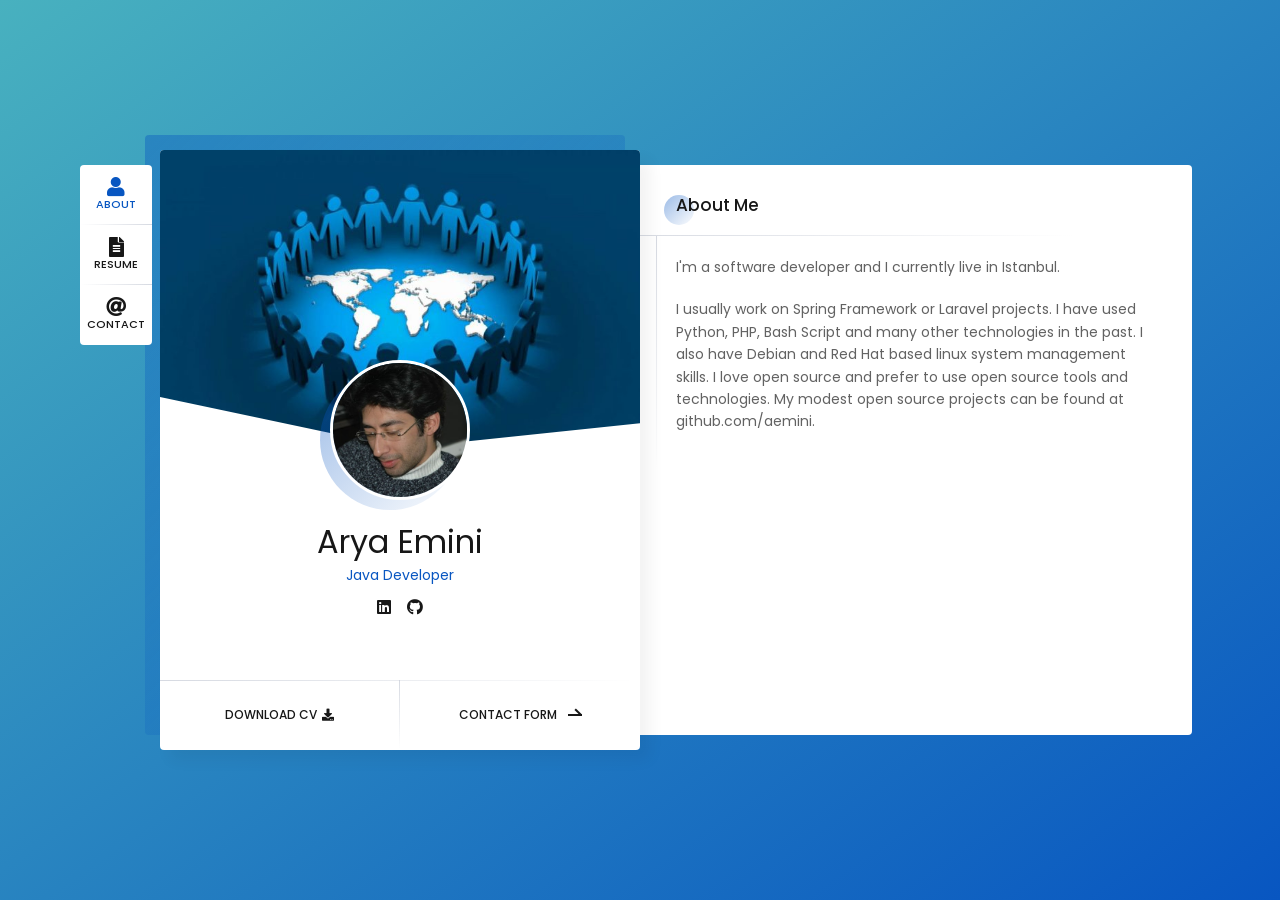
==== commit eae04703: "Dolar cok pahali site artik statik olsun amk" ====
--- a/index.html
+++ b/index.html
@@ -7,13 +7,10 @@
   <meta name="viewport" content="width=device-width, initial-scale=1, maximum-scale=1">
   <meta name="description" content="Arya Emini is an organism that transforms nutrients into code">
   <meta name="author" content="Arya Emini">
-
   <link href="https://fonts.googleapis.com/css?family=Poppins:100,100i,200,200i,300,300i,400,400i,500,500i,600,600i,700,700i,800,800i,900,900i" rel="stylesheet">
   <link rel="stylesheet" href="https://use.fontawesome.com/releases/v5.8.1/css/all.css" integrity="sha384-50oBUHEmvpQ+1lW4y57PTFmhCaXp0ML5d60M1M7uH2+nqUivzIebhndOJK28anvf" crossorigin="anonymous">
-
   <link rel="stylesheet" href="/assets/css/basic.css">
   <link rel="stylesheet" href="/assets/css/layout.css">
-  
   <link rel="stylesheet" href="/assets/css/animate.css">
   <link rel="stylesheet" href="/assets/css/gradient.css">
   <link rel="stylesheet" href="/assets/css/blue.css">
@@ -25,7 +22,6 @@
 	  gtag('js', new Date());
 	  gtag('config', 'UA-16558685-1');
   </script>
-  <script src="https://www.google.com/recaptcha/api.js"></script>
   <meta property="og:url" content="http://www.aryaemini.com/">
   <meta property="og:type" content="profile">
   <meta property="og:title" content="Arya Emini&#39;s Personal Home Page">
@@ -79,10 +75,7 @@
       <li></li>
     </ul>
   </div>
-
-  
   <div class="container opened" data-animation-in="fadeInLeft" data-animation-out="fadeOutLeft">
-    
   <header class="header">
     <div class="top-menu">
       <ul>
@@ -98,7 +91,6 @@
             <span class="link">Resume</span>
           </a>
         </li>
-        
         <li>
           <a href="#contacts-card">
             <span class="icon fas fa-at"></span>
@@ -108,8 +100,6 @@
       </ul>
     </div>
   </header>
-
-    
   <div class="card-started" id="home-card">
     <div class="profile">
       <div class="slide" style="background-image: url(/img/bg.jpg);"></div>
@@ -118,7 +108,6 @@
       </div>
       <div class="title">Arya Emini</div>
       <div class="subtitle">Java Developer</div>
-      
       <div class="social">
         <a target="_blank" href="https://www.linkedin.com/in/arya-emini-47587760/"><i class="fab fa-linkedin"></i></a>
         <a target="_blank" href="https://github.com/aemini/"><i class="fab fa-github"></i></a>
@@ -135,8 +124,6 @@
       </div>
     </div>
   </div>
-
-    
   <div class="card-inner animated active" id="about-card">
     <div class="card-wrap">
       <div class="content about">
@@ -146,37 +133,17 @@
             <div class="text-box"><p>I'm a software developer and I currently live in Istanbul.</p>
 <p>I usually work on Spring Framework or Laravel projects. I have used Python, PHP, Bash Script and many other technologies in the past. I also have Debian and Red Hat based linux system management skills. I love open source and prefer to use open source tools and technologies. My modest open source projects can be found at <a href="https://github.com/aemini/">github.com/aemini</a>.</p>
 </div>
-            
           </div>
           <div class="clear"></div>
         </div>
       </div>
-
-      
-      
-
-      
-    
-
-      
-  
-
-      
-  
-
-      
-  
-
-    </div>
-  </div>
-
-    
+    </div>
+  </div>
   <div class="card-inner" id="resume-card">
     <div class="card-wrap">
       <div class="content resume">
         <div class="title">My Resume</div>
         <div class="row">
-          
   <div class="col col-d-6 col-t-6 col-m-12 border-line-v">
     <div class="resume-title border-line-h">
       <div class="icon"><i class="fas fa-briefcase"></i></div>
@@ -191,7 +158,6 @@
         </div>
         <div class="name">Software Developer</div>
         <div class="company">ÖdeAl</div>
-        
       </div>
       <div class="resume-item border-line-h">
         <div class="date">
@@ -201,7 +167,6 @@
         </div>
         <div class="name">Software Developer</div>
         <div class="company">Sigma Telekom</div>
-        
       </div>
       <div class="resume-item border-line-h">
         <div class="date">
@@ -211,7 +176,6 @@
         </div>
         <div class="name">Product and Service Manager</div>
         <div class="company">INVIO</div>
-        
       </div>
       <div class="resume-item border-line-h">
         <div class="date">
@@ -221,7 +185,6 @@
         </div>
         <div class="name">Product and Service Manager</div>
         <div class="company">Kartaca</div>
-        
       </div>
       <div class="resume-item border-line-h">
         <div class="date">
@@ -231,13 +194,9 @@
         </div>
         <div class="name">Information Technologies Specialist</div>
         <div class="company">Boyabat Elektrik</div>
-        
-      </div>
-    </div>
-  </div>
-
-          
-  
+      </div>
+    </div>
+  </div>
   <div class="col col-d-6 col-t-6 col-m-12 border-line-v">
     <div class="resume-title border-line-h">
       <div class="icon"><i class="fas fa-user-graduate"></i></div>
@@ -270,11 +229,9 @@
       </div>
     </div>
   </div>
-
           <div class="clear"></div>
         </div>
       </div>
-      
   <div class="content skills">
     <div class="title">My Skills</div>
     <div class="row">
@@ -343,82 +300,24 @@
       <div class="clear"></div>
     </div>
   </div>
-
-    </div>
-  </div>
-
-    
-
-    
-    
+    </div>
+  </div>
   <div class="card-inner contacts" id="contacts-card">
     <div class="card-wrap">
-
-      
-
       <div class="content contacts">
         <div class="title">Contact Form</div>
         <div class="row">
           <div class="col col-d-12 col-t-12 col-m-12 border-line-v">
-            <div class="contact_form">
-              <form id="contactForm" action="/sendMail" method="post"><input type="hidden" name="_csrf" value="704e0838-9324-4d08-a62d-b120f4262569"/>
-                <div class="row">
-                  <div class="col col-d-6 col-t-6 col-m-12">
-                    <div class="group-val">
-                      <input type="text" placeholder="Name" id="name" name="name" value="">
-                    </div>
-                  </div>
-                  <div class="col col-d-6 col-t-6 col-m-12">
-                    <div class="group-val">
-                      <input type="text" placeholder="E-mail Address" id="email" name="email" value="">
-                    </div>
-                  </div>
-                  <div class="col col-d-12 col-t-12 col-m-12">
-                    <div class="group-val">
-                      <input type="text" placeholder="Subject" id="subject" name="subject" value="">
-                    </div>
-                  </div>
-                  <div class="col col-d-12 col-t-12 col-m-12">
-                    <div class="group-val">
-                      <textarea placeholder="Message" id="message" name="message"></textarea>
-                    </div>
-                  </div>
-                  <div id="recaptchaSection" class="col col-d-12 col-t-12 col-m-12">
-                    <div class="group-val">
-                      <div class="g-recaptcha" data-callback="recaptchaCallback" data-expired-callback="expireCallback" data-sitekey="6Lf0GqEUAAAAANbyV-g3C4vBjw4T1FaSMcGJvFgI"></div>
-                    </div>
-                  </div>
-                </div>
-                <div id="mailSendBtn" class="align-left mailSendBtn">
-                  <a href="#" class="button" onclick="$('#contactForm').submit(); return false;">
-                    <span class="text">Send Message</span>
-                    <span class="arrow"></span>
-                  </a>
-                </div>
-              </form>
-              <div class="alert-success">
-                <p>Your message successfully sent.</p>
-              </div>
-            </div>
+            <h3>The hosting fee of this site is calculated on the dollar exchange rate. Since the dollar is very expensive in this country, it has become a problem to even pay for the smallest server. This page now lives on GitHub pages, so I can't keep a contact form anymore.</h3>
           </div>
-          <div class="clear"></div>
-        </div>
-      </div>
-
-    </div>
-  </div>
-
+        </div>
+    </div>
+  </div>
   </div>
 </div>
-
-
 <script src="/assets/js/jquery-3.4.0.min.js"></script>
 <script src="/assets/js/jquery.validate.min.js"></script>
-
 <script src="/assets/js/jquery.slimscroll.js"></script>
-
-
-
 <script src="/assets/js/scripts.js"></script>
 <script>
 function recaptchaCallback(foo) {
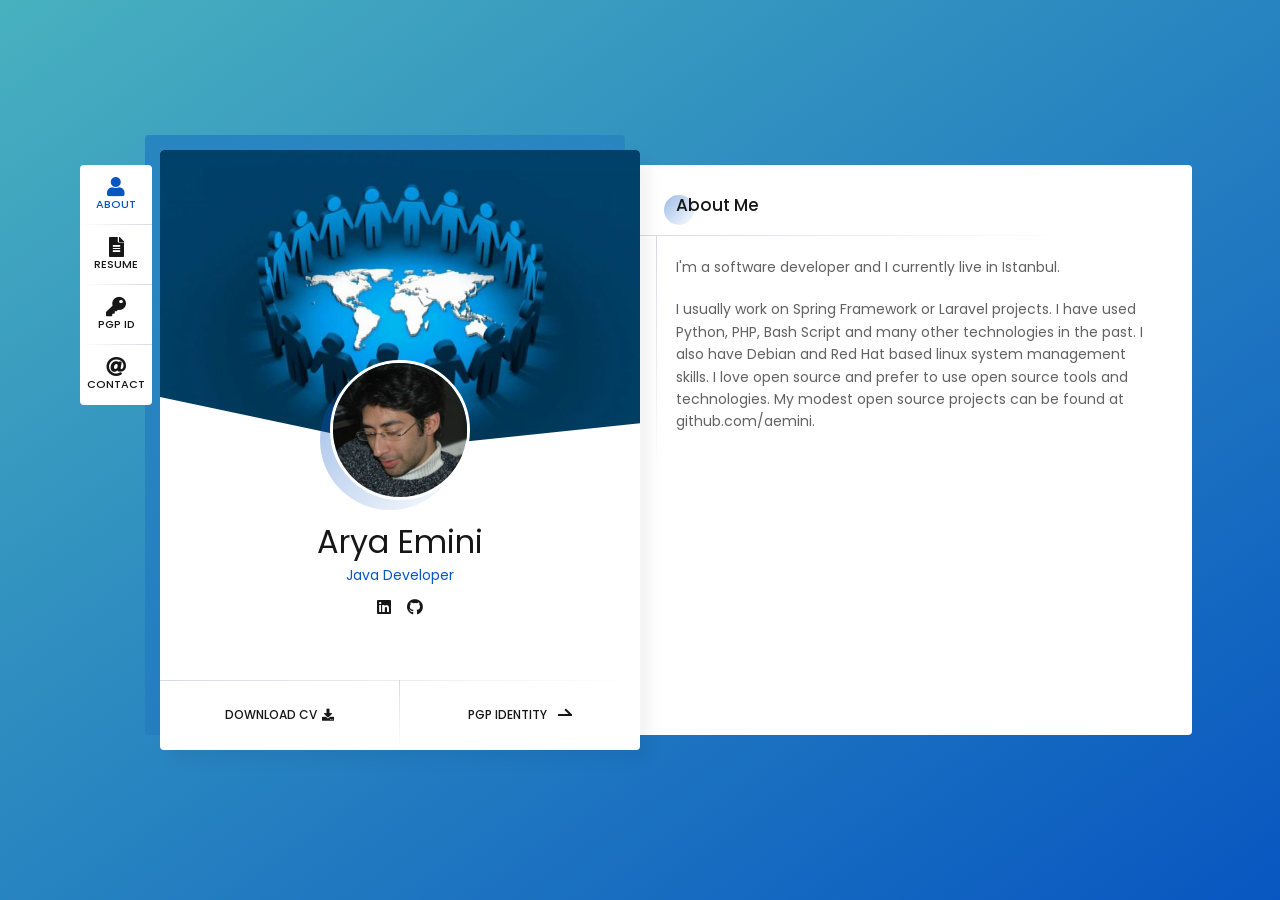
==== commit d2bf37bf: "add pgp key" ====
--- a/index.html
+++ b/index.html
@@ -9,12 +9,12 @@
   <meta name="author" content="Arya Emini">
   <link href="https://fonts.googleapis.com/css?family=Poppins:100,100i,200,200i,300,300i,400,400i,500,500i,600,600i,700,700i,800,800i,900,900i" rel="stylesheet">
   <link rel="stylesheet" href="https://use.fontawesome.com/releases/v5.8.1/css/all.css" integrity="sha384-50oBUHEmvpQ+1lW4y57PTFmhCaXp0ML5d60M1M7uH2+nqUivzIebhndOJK28anvf" crossorigin="anonymous">
-  <link rel="stylesheet" href="/assets/css/basic.css">
-  <link rel="stylesheet" href="/assets/css/layout.css">
-  <link rel="stylesheet" href="/assets/css/animate.css">
-  <link rel="stylesheet" href="/assets/css/gradient.css">
-  <link rel="stylesheet" href="/assets/css/blue.css">
-  <link rel="stylesheet" href="/assets/css/mail-button.css">
+  <link rel="stylesheet" href="./assets/css/basic.css">
+  <link rel="stylesheet" href="./assets/css/layout.css">
+  <link rel="stylesheet" href="./assets/css/animate.css">
+  <link rel="stylesheet" href="./assets/css/gradient.css">
+  <link rel="stylesheet" href="./assets/css/blue.css">
+  <link rel="stylesheet" href="./assets/css/mail-button.css">
   <script async src="https://www.googletagmanager.com/gtag/js?id=UA-16558685-1"></script>
   <script>
 	  window.dataLayer = window.dataLayer || [];
@@ -26,7 +26,7 @@
   <meta property="og:type" content="profile">
   <meta property="og:title" content="Arya Emini&#39;s Personal Home Page">
   <meta property="og:description" content="Arya Emini is an organism that transforms nutrients into code">
-  <meta property="og:image" content="/img/arya-emini.jpg">
+  <meta property="og:image" content="./img/arya-emini.jpg">
   <meta property="og:image:type" content="image/jpeg">
   <meta property="og:image:width" content="350">
   <meta property="og:image:height" content="350">
@@ -92,6 +92,12 @@
           </a>
         </li>
         <li>
+          <a href="#pgpkey-card">
+            <span class="icon fas fa-key"></span>
+            <span class="link">PGP ID</span>
+          </a>
+        </li>
+        <li>
           <a href="#contacts-card">
             <span class="icon fas fa-at"></span>
             <span class="link">Contact</span>
@@ -102,9 +108,9 @@
   </header>
   <div class="card-started" id="home-card">
     <div class="profile">
-      <div class="slide" style="background-image: url(/img/bg.jpg);"></div>
+      <div class="slide" style="background-image: url(./img/bg.jpg);"></div>
       <div class="image">
-        <img src="/img/arya-emini.jpg" alt="Arya Emini">
+        <img src="./img/arya-emini.jpg" alt="Arya Emini" title="Arya Emini">
       </div>
       <div class="title">Arya Emini</div>
       <div class="subtitle">Java Developer</div>
@@ -113,12 +119,12 @@
         <a target="_blank" href="https://github.com/aemini/"><i class="fab fa-github"></i></a>
       </div>
       <div class="lnks">
-        <a href="/doc/arya-emini-cv.pdf" class="lnk">
+        <a href="./doc/arya-emini-cv.pdf" class="lnk">
           <span class="text">Download CV</span>
           <span class="fas fa-fw fa-download"></span>
         </a>
         <a href="#" class="lnk discover">
-          <span class="text">Contact Form</span>
+          <span class="text">PGP Identity</span>
           <span class="arrow"></span>
         </a>
       </div>
@@ -302,23 +308,44 @@
   </div>
     </div>
   </div>
+  <div class="card-inner pgpkey" id="pgpkey-card">
+    <div class="card-wrap">
+      <div class="content pgpkey">
+        <div class="title">OpenPGP Identity - Arya Emini</div>
+        <div class="row">
+          <div class="col col-d-12 col-t-12 col-m-12 border-line-v">
+            <p><strong>Name:</strong><br>Arya Emini</p>
+            <p><strong>Email:</strong><br>arya@aryaemini.com</p>
+            <p><strong>Fingerprint:</strong><br>6BD6 E3EE 55C0 8E69 7F44<br>A6E1 898B C608 88FD 8BF7</p>
+            <p><strong>Created:</strong><br>2026-07-16</p>
+            <p><strong>Algorithm:</strong><br>Ed25519</p>
+            <p><strong>Purpose:</strong><br>Digital signatures</p>
+            <p><strong>Status:</strong><br>Current signing key</p>
+            <p><strong>Key type:</strong><br>Primary key</p>
+            <p><strong>Public key:</strong><br><a href="./pgp/arya-public-key.asc" class="link" download>arya-public-key.asc</a></p>
+          </div>
+        </div>
+      </div>
+    </div>
+  </div>
   <div class="card-inner contacts" id="contacts-card">
     <div class="card-wrap">
       <div class="content contacts">
         <div class="title">Contact Form</div>
         <div class="row">
           <div class="col col-d-12 col-t-12 col-m-12 border-line-v">
-            <h3>The hosting fee of this site is calculated on the dollar exchange rate. Since the dollar is very expensive in this country, it has become a problem to even pay for the smallest server. This page now lives on GitHub pages, so I can't keep a contact form anymore.</h3>
-          </div>
-        </div>
+            <h1>The contact form is currently unavailable.</h1>
+          </div>
+        </div>
+      </div>
     </div>
   </div>
   </div>
 </div>
-<script src="/assets/js/jquery-3.4.0.min.js"></script>
-<script src="/assets/js/jquery.validate.min.js"></script>
-<script src="/assets/js/jquery.slimscroll.js"></script>
-<script src="/assets/js/scripts.js"></script>
+<script src="./assets/js/jquery-3.4.0.min.js"></script>
+<script src="./assets/js/jquery.validate.min.js"></script>
+<script src="./assets/js/jquery.slimscroll.js"></script>
+<script src="./assets/js/scripts.js"></script>
 <script>
 function recaptchaCallback(foo) {
 	$('#mailSendBtn').removeClass('mailSendBtn');
@@ -331,4 +358,4 @@
 }
 </script>
 </body>
-</html>
+</html>
